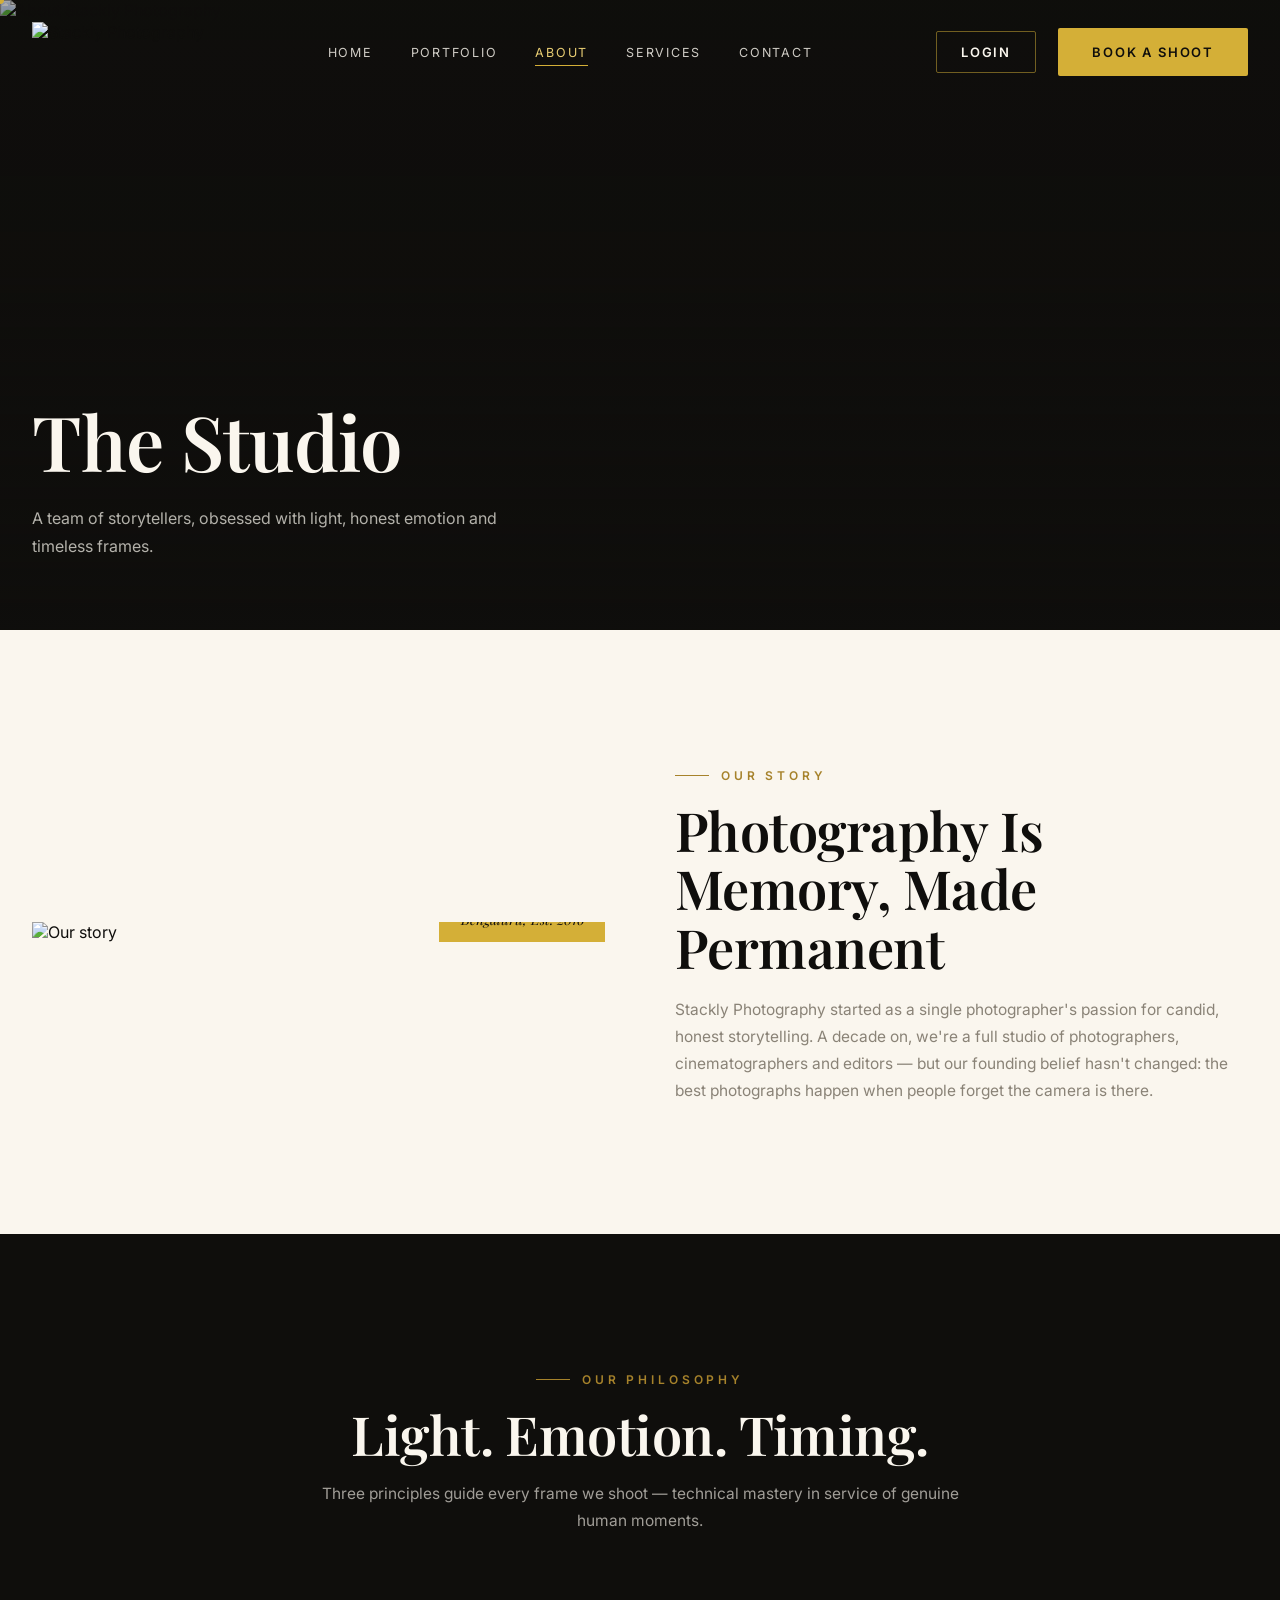
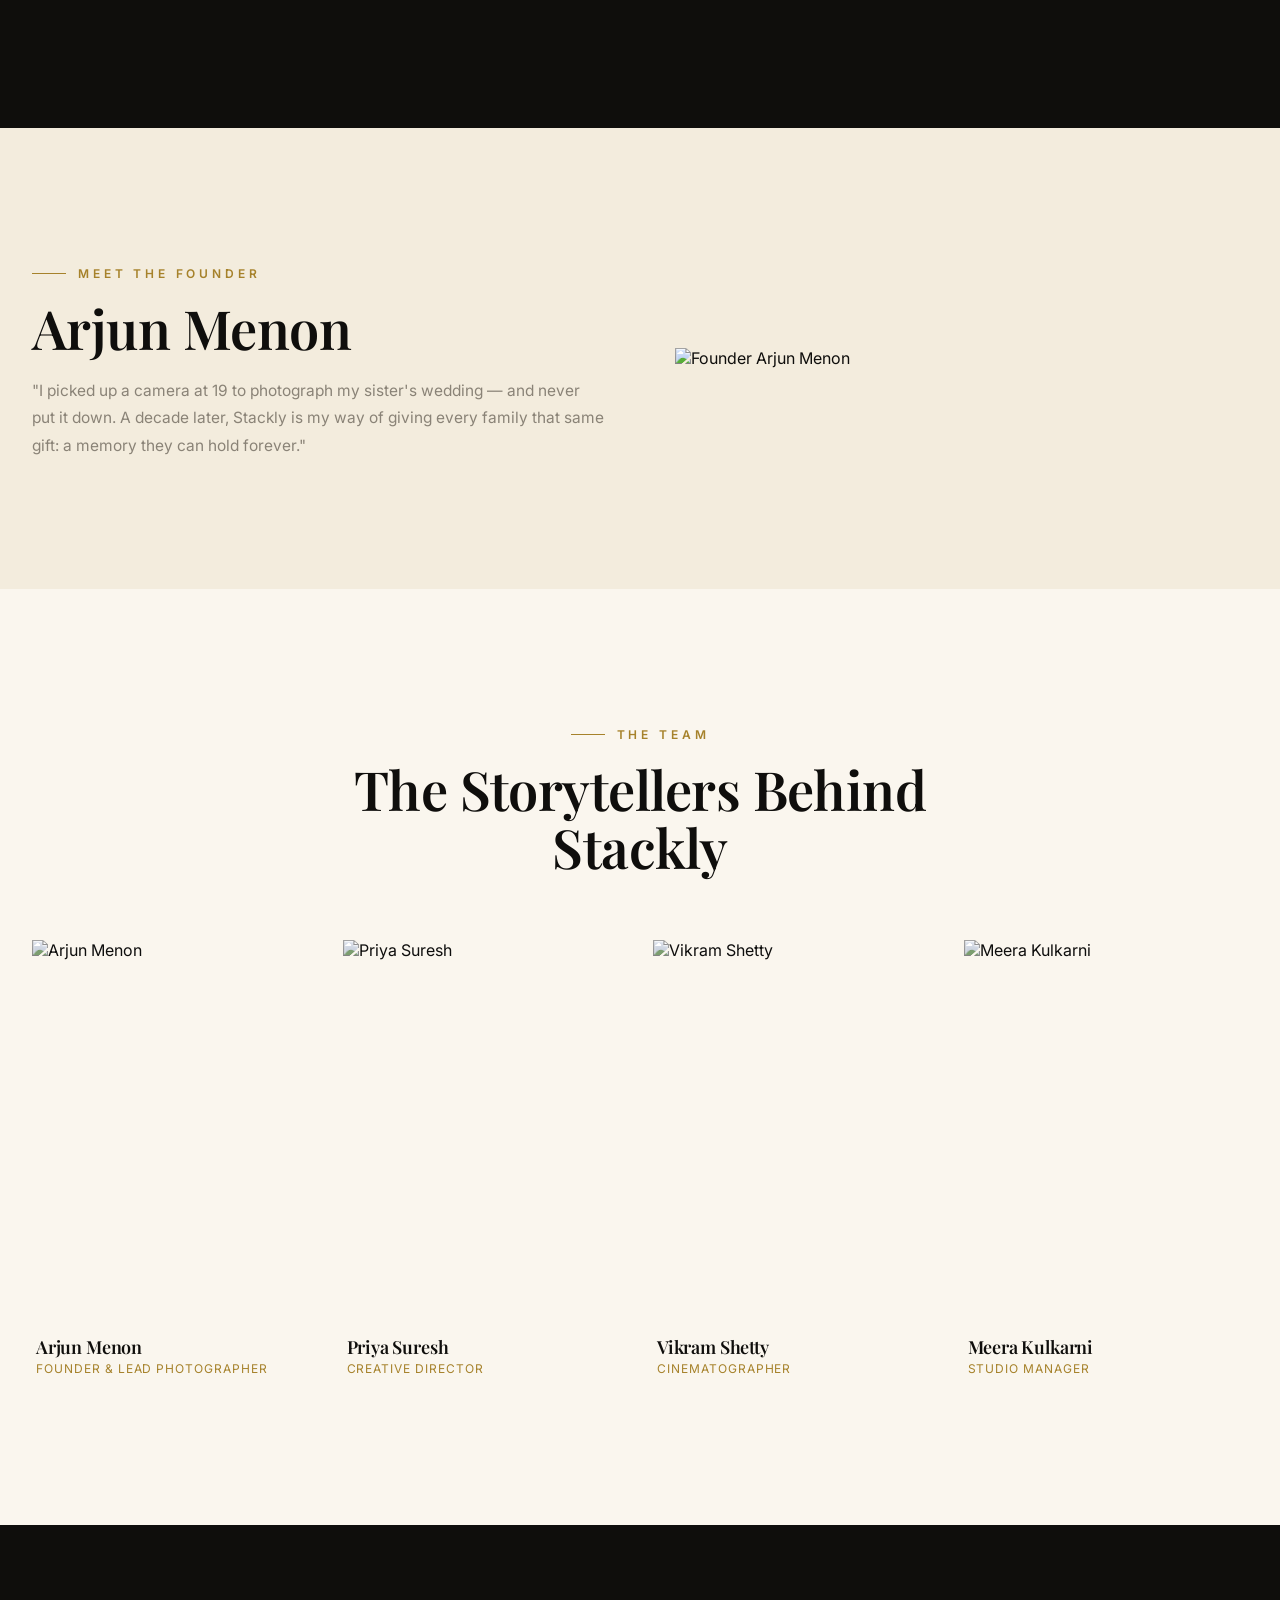
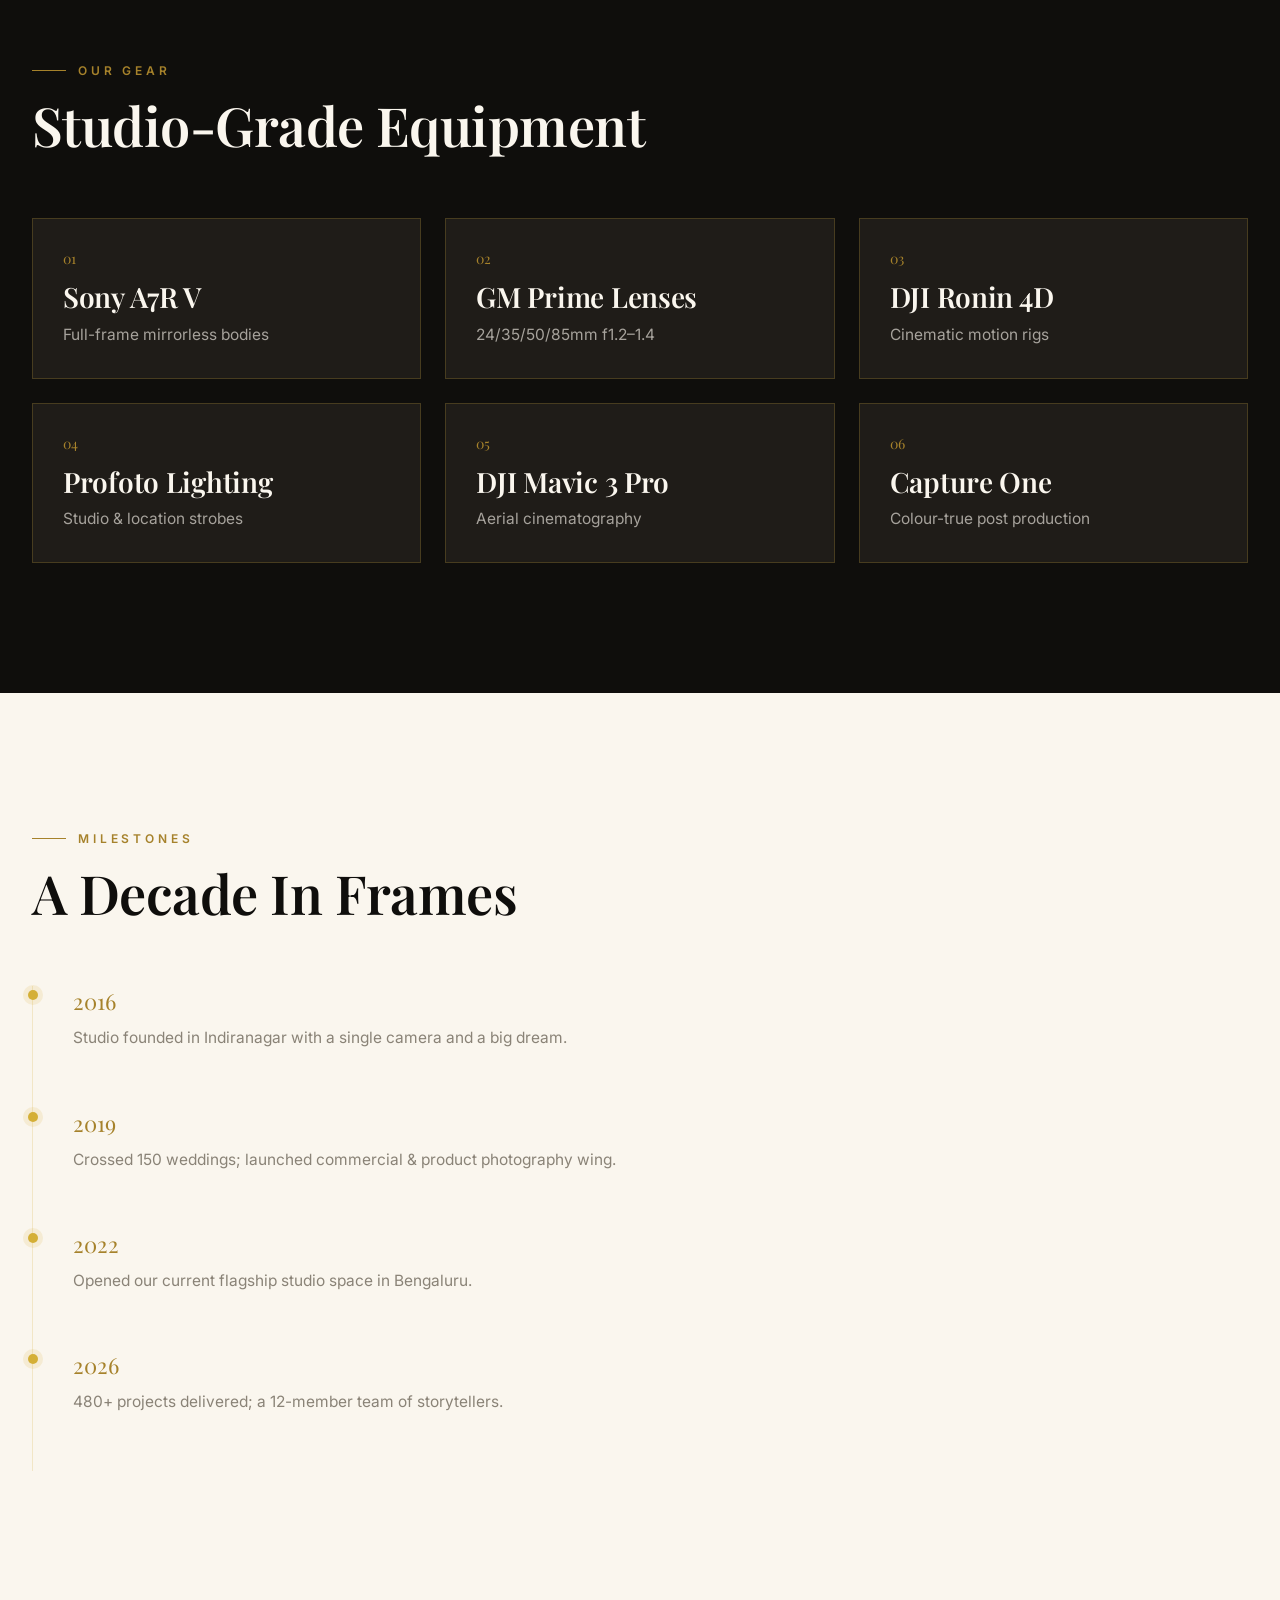
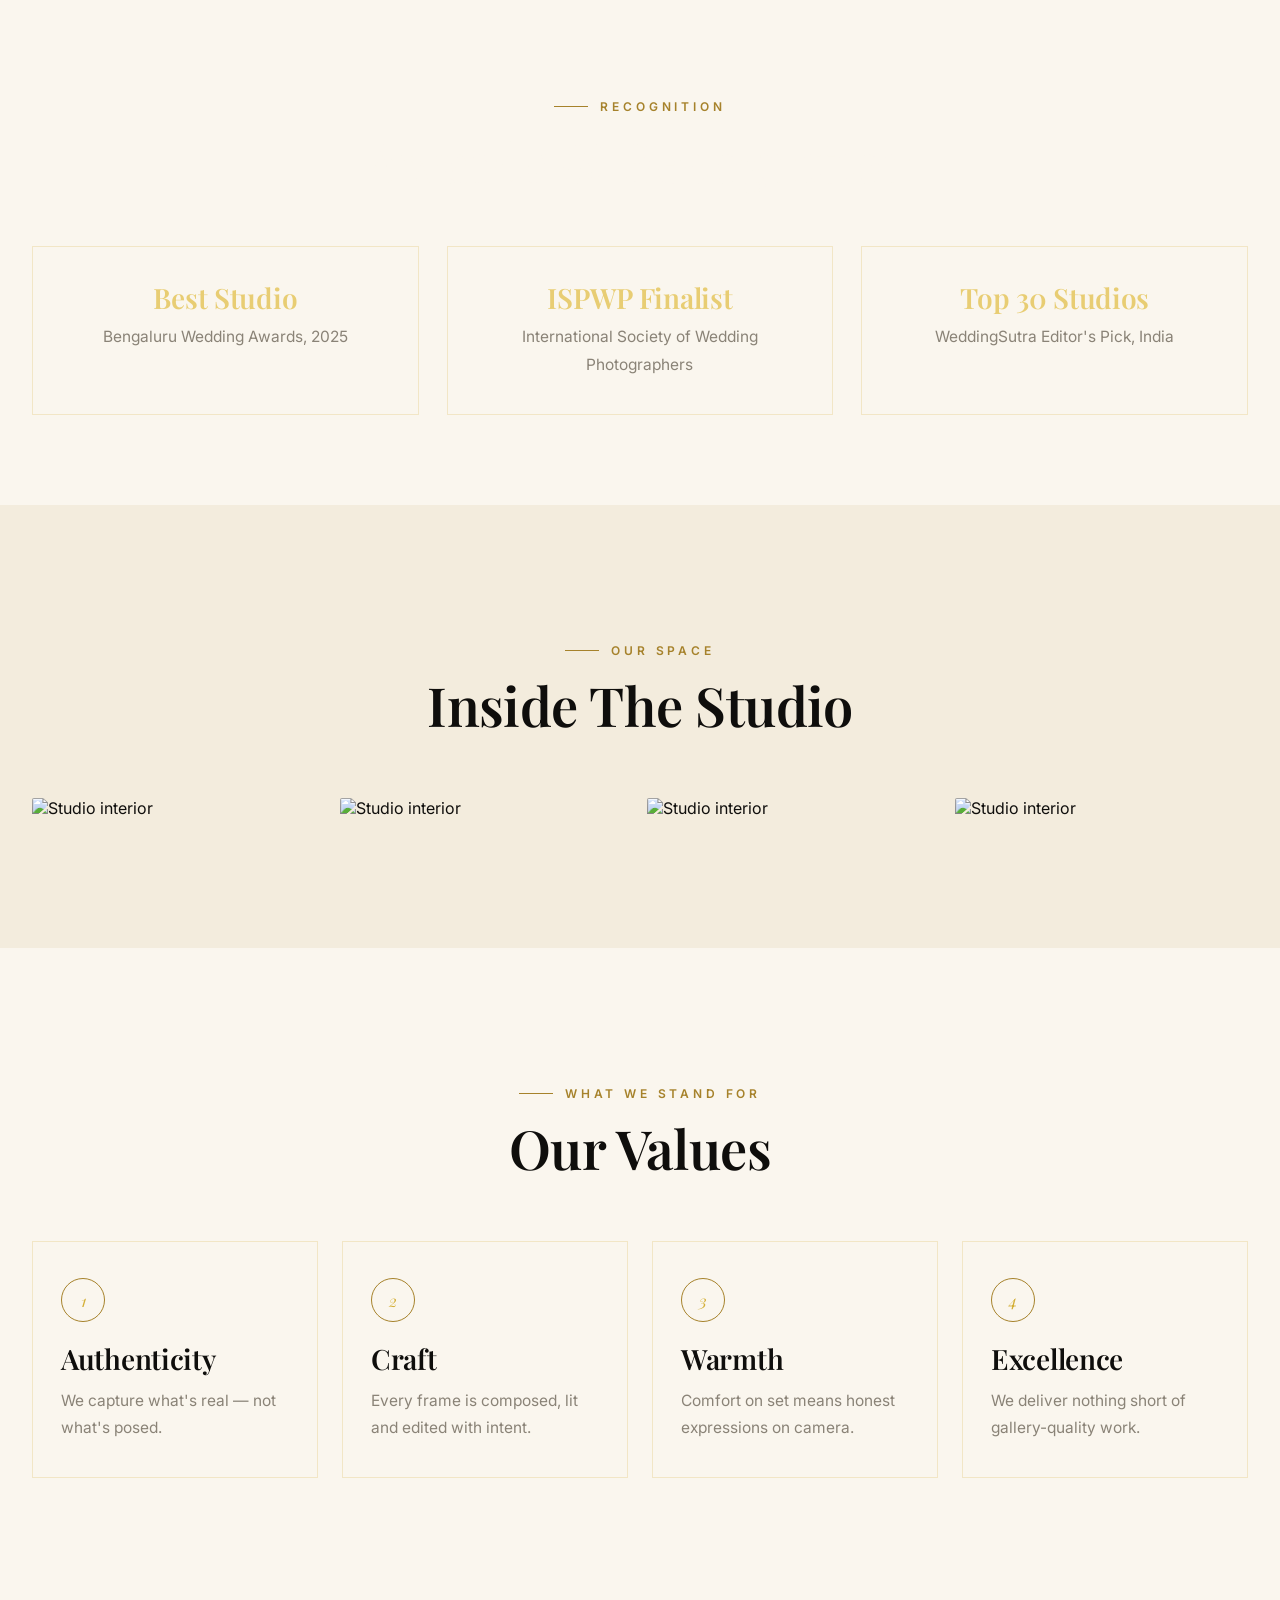
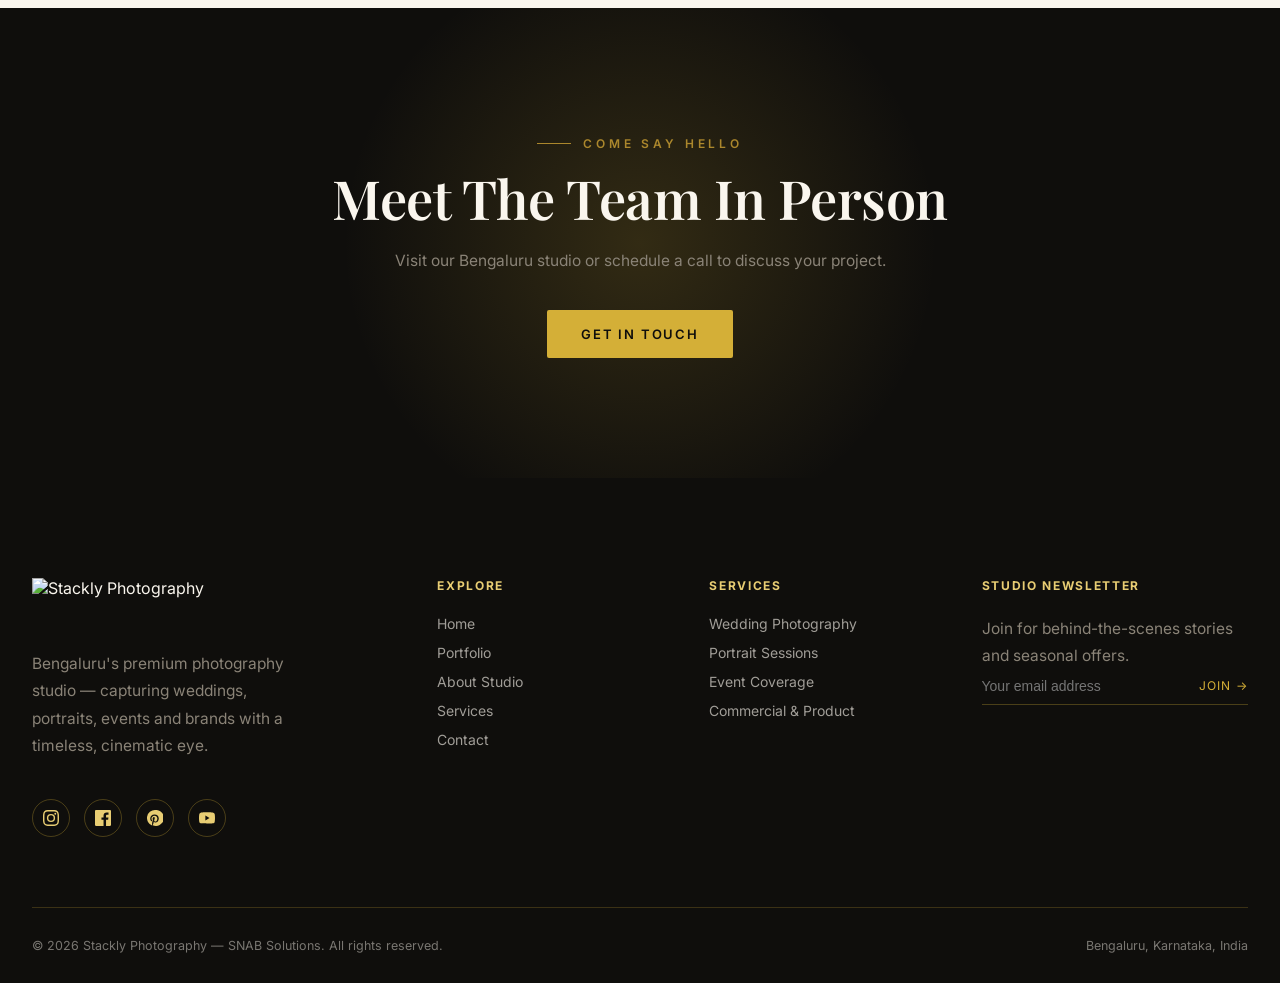
==== about.html @ e8e8ccaf "initial commit" ====
<!DOCTYPE html>
<html lang="en">
<head>
<meta charset="UTF-8">
<meta name="viewport" content="width=device-width, initial-scale=1.0">
<title>About The Studio | Stackly Photography</title>
<meta name="description" content="Meet the team and story behind Stackly Photography, Bengaluru's premium photography studio.">
<link rel="icon" href="https://wsrv.nl/?url=https://snabsolutions.in/wp-content/uploads/2026/02/stackly-snab-solutions.png&w=280&output=webp&q=85&fit=cover&tint=D4AF37">
<link rel="stylesheet" href="assets/style.css">
</head>
<body>

<div class="preloader"><div class="preloader-logo"><span>STACKLY PHOTOGRAPHY</span><div class="pre-bar"></div></div></div>
<div class="cursor-dot"></div>
<nav class="nav">
  <div class="container">
    <a href="index.html" class="nav-logo"><img src="https://wsrv.nl/?url=https://snabsolutions.in/wp-content/uploads/2026/02/stackly-snab-solutions.png&w=280&output=webp&q=85&fit=cover&tint=D4AF37" alt="Stackly Photography"></a>
    <div class="nav-links"><a href="index.html" class="">Home</a>
<a href="portfolio.html" class="">Portfolio</a>
<a href="about.html" class="active">About</a>
<a href="services.html" class="">Services</a>
<a href="contact.html" class="">Contact</a>
</div>
    <div class="nav-cta">
      <a href="contact.html" class="btn btn-outline" style="display:none"><span>Book Now</span></a>
      <a href="login.html" class="btn btn-outline nav-signin"><span>Login</span></a>
      <a href="contact.html" class="btn btn-gold"><span>Book a Shoot</span></a>
    </div>
    <button class="burger" aria-label="menu"><span></span><span></span><span></span></button>
  </div>
</nav>
<div class="mobile-menu"><button class="mobile-menu-close" aria-label="Close menu"></button>
<a href="index.html">Home</a>
<a href="portfolio.html">Portfolio</a>
<a href="about.html">About</a>
<a href="services.html">Services</a>
<a href="contact.html">Contact</a>
<a href="login.html">Login</a>
<div class="mobile-menu-ctas">
<a href="login.html" class="btn btn-outline"><span>Login</span></a>
<a href="contact.html" class="btn btn-gold"><span>Book a Shoot</span></a>
</div>
</div>

<!-- 1. HERO -->
<section class="hero" style="min-height:70svh;">
  <div class="hero-media"><img src="https://wsrv.nl/?url=https://picsum.photos/seed/about-hero/1920/1100&output=webp&q=72&w=1920&h=1100&fit=cover" alt="About Stackly Photography"></div>
  <div class="hero-content" style="padding-bottom:70px;">
    <div class="container">
      <h1 class="hero-title" style="font-size:clamp(38px,6vw,76px);"><span class="line"><span>The Studio</span></span></h1>
      <p class="hero-sub">A team of storytellers, obsessed with light, honest emotion and timeless frames.</p>
    </div>
  </div>
</section>

<!-- 2. STORY -->
<section class="section">
  <div class="container">
    <div class="split">
      <div class="split-img reveal-left"><img src="https://wsrv.nl/?url=https://picsum.photos/seed/about-story/900/1100&output=webp&q=76&w=900&h=1100&fit=cover" alt="Our story"><span class="frame-tag">Bengaluru, Est. 2016</span></div>
      <div class="reveal-right">
        <div class="eyebrow">Our Story</div>
        <h2>Photography Is Memory, Made Permanent</h2>
        <p style="margin-top:20px;">Stackly Photography started as a single photographer's passion for candid, honest storytelling. A decade on, we're a full studio of photographers, cinematographers and editors — but our founding belief hasn't changed: the best photographs happen when people forget the camera is there.</p>
      </div>
    </div>
  </div>
</section>

<!-- 3. PHILOSOPHY -->
<section class="section dark">
  <div class="container">
    <div class="section-head center reveal">
      <div class="eyebrow" style="justify-content:center;margin:0 auto 18px">Our Philosophy</div>
      <h2>Light. Emotion. Timing.</h2>
      <p style="margin:16px auto 0;text-align:center;">Three principles guide every frame we shoot — technical mastery in service of genuine human moments.</p>
    </div>
  </div>
</section>

<!-- 4. FOUNDER PROFILE -->
<section class="section cream">
  <div class="container">
    <div class="split">
      <div class="reveal-left">
        <div class="eyebrow">Meet The Founder</div>
        <h2>Arjun Menon</h2>
        <p style="margin-top:20px;">"I picked up a camera at 19 to photograph my sister's wedding — and never put it down. A decade later, Stackly is my way of giving every family that same gift: a memory they can hold forever."</p>
      </div>
      <div class="split-img reveal-right"><img src="https://wsrv.nl/?url=https://picsum.photos/seed/founder/900/1100&output=webp&q=76&w=900&h=1100&fit=cover" alt="Founder Arjun Menon"></div>
    </div>
  </div>
</section>

<!-- 5. TEAM -->
<section class="section">
  <div class="container">
    <div class="section-head center reveal"><div class="eyebrow" style="justify-content:center;margin:0 auto 18px">The Team</div><h2>The Storytellers Behind Stackly</h2></div>
    <div class="team-grid stagger">
      <div class="team-card reveal-scale" style="--i:0">
        <img src="https://wsrv.nl/?url=https://picsum.photos/seed/team1/500/660&output=webp&q=76&w=500&h=660&fit=cover" alt="Arjun Menon">
        <div class="team-info"><h4>Arjun Menon</h4><span>Founder & Lead Photographer</span></div>
      </div>
      <div class="team-card reveal-scale" style="--i:1">
        <img src="https://wsrv.nl/?url=https://picsum.photos/seed/team2/500/660&output=webp&q=76&w=500&h=660&fit=cover" alt="Priya Suresh">
        <div class="team-info"><h4>Priya Suresh</h4><span>Creative Director</span></div>
      </div>
      <div class="team-card reveal-scale" style="--i:2">
        <img src="https://wsrv.nl/?url=https://picsum.photos/seed/team3/500/660&output=webp&q=76&w=500&h=660&fit=cover" alt="Vikram Shetty">
        <div class="team-info"><h4>Vikram Shetty</h4><span>Cinematographer</span></div>
      </div>
      <div class="team-card reveal-scale" style="--i:3">
        <img src="https://wsrv.nl/?url=https://picsum.photos/seed/team4/500/660&output=webp&q=76&w=500&h=660&fit=cover" alt="Meera Kulkarni">
        <div class="team-info"><h4>Meera Kulkarni</h4><span>Studio Manager</span></div>
      </div></div>
  </div>
</section>

<!-- 6. EQUIPMENT -->
<section class="section dark">
  <div class="container">
    <div class="section-head reveal"><div class="eyebrow">Our Gear</div><h2>Studio-Grade Equipment</h2></div>
    <div class="equip-grid stagger">
      <div class="equip-card reveal" style="--i:0"><div class="eq-n">01</div><h3 style="margin-top:14px;">Sony A7R V</h3><p style="margin-top:8px;">Full-frame mirrorless bodies</p></div>
      <div class="equip-card reveal" style="--i:1"><div class="eq-n">02</div><h3 style="margin-top:14px;">GM Prime Lenses</h3><p style="margin-top:8px;">24/35/50/85mm f1.2–1.4</p></div>
      <div class="equip-card reveal" style="--i:2"><div class="eq-n">03</div><h3 style="margin-top:14px;">DJI Ronin 4D</h3><p style="margin-top:8px;">Cinematic motion rigs</p></div>
      <div class="equip-card reveal" style="--i:3"><div class="eq-n">04</div><h3 style="margin-top:14px;">Profoto Lighting</h3><p style="margin-top:8px;">Studio & location strobes</p></div>
      <div class="equip-card reveal" style="--i:4"><div class="eq-n">05</div><h3 style="margin-top:14px;">DJI Mavic 3 Pro</h3><p style="margin-top:8px;">Aerial cinematography</p></div>
      <div class="equip-card reveal" style="--i:5"><div class="eq-n">06</div><h3 style="margin-top:14px;">Capture One</h3><p style="margin-top:8px;">Colour-true post production</p></div></div>
  </div>
</section>

<!-- 7. TIMELINE -->
<section class="section">
  <div class="container">
    <div class="section-head reveal"><div class="eyebrow">Milestones</div><h2>A Decade In Frames</h2></div>
    <div class="timeline" style="max-width:640px;">
      <div class="tl-item reveal"><div class="tl-year">2016</div><p>Studio founded in Indiranagar with a single camera and a big dream.</p></div>
      <div class="tl-item reveal"><div class="tl-year">2019</div><p>Crossed 150 weddings; launched commercial & product photography wing.</p></div>
      <div class="tl-item reveal"><div class="tl-year">2022</div><p>Opened our current flagship studio space in Bengaluru.</p></div>
      <div class="tl-item reveal"><div class="tl-year">2026</div><p>480+ projects delivered; a 12-member team of storytellers.</p></div></div>
  </div>
</section>

<!-- 8. AWARDS -->
<section class="section-tight charcoal text-center">
  <div class="container">
    <div class="eyebrow" style="justify-content:center;margin:0 auto 18px">Recognition</div>
    <h2 style="color:var(--ivory);">Awards &amp; Recognition</h2>
    <div class="grid-3 stagger" style="margin-top:56px;">
      <div class="value-card reveal" style="--i:0"><h3 style="color:var(--gold-light);">Best Studio</h3><p style="margin-top:10px;">Bengaluru Wedding Awards, 2025</p></div>
      <div class="value-card reveal" style="--i:1"><h3 style="color:var(--gold-light);">ISPWP Finalist</h3><p style="margin-top:10px;">International Society of Wedding Photographers</p></div>
      <div class="value-card reveal" style="--i:2"><h3 style="color:var(--gold-light);">Top 30 Studios</h3><p style="margin-top:10px;">WeddingSutra Editor's Pick, India</p></div>
    </div>
  </div>
</section>

<!-- 9. STUDIO SPACE -->
<section class="section cream">
  <div class="container">
    <div class="section-head center reveal"><div class="eyebrow" style="justify-content:center;margin:0 auto 18px">Our Space</div><h2>Inside The Studio</h2></div>
    <div class="gallery-grid stagger">
      <div class="g-item reveal-scale" style="--i:0"><img src="https://wsrv.nl/?url=https://picsum.photos/seed/studio-space0/600/560&output=webp&q=76&w=600&h=560&fit=cover" alt="Studio interior"></div><div class="g-item reveal-scale" style="--i:1"><img src="https://wsrv.nl/?url=https://picsum.photos/seed/studio-space1/600/560&output=webp&q=76&w=600&h=560&fit=cover" alt="Studio interior"></div><div class="g-item reveal-scale" style="--i:2"><img src="https://wsrv.nl/?url=https://picsum.photos/seed/studio-space2/600/560&output=webp&q=76&w=600&h=560&fit=cover" alt="Studio interior"></div><div class="g-item reveal-scale" style="--i:3"><img src="https://wsrv.nl/?url=https://picsum.photos/seed/studio-space3/600/560&output=webp&q=76&w=600&h=560&fit=cover" alt="Studio interior"></div>
    </div>
  </div>
</section>

<!-- 10. VALUES -->
<section class="section">
  <div class="container">
    <div class="section-head center reveal"><div class="eyebrow" style="justify-content:center;margin:0 auto 18px">What We Stand For</div><h2>Our Values</h2></div>
    <div class="value-grid stagger">
      <div class="value-card reveal" style="--i:0"><div class="value-icon">1</div><h3>Authenticity</h3><p style="margin-top:12px;">We capture what's real — not what's posed.</p></div>
      <div class="value-card reveal" style="--i:1"><div class="value-icon">2</div><h3>Craft</h3><p style="margin-top:12px;">Every frame is composed, lit and edited with intent.</p></div>
      <div class="value-card reveal" style="--i:2"><div class="value-icon">3</div><h3>Warmth</h3><p style="margin-top:12px;">Comfort on set means honest expressions on camera.</p></div>
      <div class="value-card reveal" style="--i:3"><div class="value-icon">4</div><h3>Excellence</h3><p style="margin-top:12px;">We deliver nothing short of gallery-quality work.</p></div></div>
  </div>
</section>

<!-- 11. CTA -->
<section class="cta-banner">
  <div class="glow"></div>
  <div class="container">
    <div class="eyebrow" style="justify-content:center;margin:0 auto 18px">Come Say Hello</div>
    <h2>Meet The Team In Person</h2>
    <p>Visit our Bengaluru studio or schedule a call to discuss your project.</p>
    <a href="contact.html" class="btn btn-gold"><span>Get In Touch</span></a>
  </div>
</section>

<footer class="footer">
  <div class="container">
    <div class="footer-grid">
      <div>
        <img src="https://wsrv.nl/?url=https://snabsolutions.in/wp-content/uploads/2026/02/stackly-snab-solutions.png&w=280&output=webp&q=85&fit=cover&tint=D4AF37" alt="Stackly Photography" class="footer-logo" style="height:50px;margin-bottom:22px;">
        <p style="max-width:280px;">Bengaluru's premium photography studio — capturing weddings, portraits, events and brands with a timeless, cinematic eye.</p>
        <div class="social-row mt-40">
          <a href="404.html" aria-label="Instagram"><svg viewBox="0 0 24 24"><path d="M12 2.163c3.204 0 3.584.012 4.85.07 3.252.148 4.771 1.691 4.919 4.919.058 1.265.069 1.645.069 4.849 0 3.205-.012 3.584-.069 4.849-.149 3.225-1.664 4.771-4.919 4.919-1.266.058-1.644.07-4.85.07-3.204 0-3.584-.012-4.849-.07-3.26-.149-4.771-1.699-4.919-4.92-.058-1.265-.07-1.644-.07-4.849 0-3.204.013-3.583.07-4.849.149-3.227 1.664-4.771 4.919-4.919 1.266-.057 1.645-.069 4.849-.069zM12 0C8.741 0 8.333.014 7.053.072c-4.358.2-6.78 2.618-6.98 6.98C.014 8.333 0 8.741 0 12c0 3.259.014 3.668.072 4.948.2 4.358 2.618 6.78 6.98 6.98C8.333 23.986 8.741 24 12 24c3.259 0 3.668-.014 4.948-.072 4.354-.2 6.782-2.618 6.98-6.98.059-1.28.073-1.689.073-4.948 0-3.259-.014-3.667-.072-4.947-.198-4.354-2.617-6.78-6.979-6.98C15.667.014 15.259 0 12 0zm0 5.838a6.162 6.162 0 100 12.324 6.162 6.162 0 000-12.324zM12 16a4 4 0 110-8 4 4 0 010 8zm6.406-11.845a1.44 1.44 0 100 2.881 1.44 1.44 0 000-2.881z"/></svg></a>
          <a href="404.html" aria-label="Facebook"><svg viewBox="0 0 24 24"><path d="M22.675 0h-21.35C.593 0 0 .593 0 1.325v21.351C0 23.407.593 24 1.325 24h11.495v-9.294H9.692v-3.622h3.128V8.413c0-3.1 1.893-4.788 4.659-4.788 1.325 0 2.463.099 2.795.143v3.24l-1.918.001c-1.504 0-1.795.715-1.795 1.763v2.313h3.587l-.467 3.622h-3.12V24h6.114c.73 0 1.324-.593 1.324-1.324V1.325C24 .593 23.407 0 22.675 0z"/></svg></a>
          <a href="404.html" aria-label="Pinterest"><svg viewBox="0 0 24 24"><path d="M12 0a12 12 0 00-4.373 23.178c-.035-.943-.062-2.392.013-3.42.067-.925 1.196-5.09 1.196-5.09s-.305-.61-.305-1.51c0-1.415.82-2.472 1.84-2.472.868 0 1.287.652 1.287 1.434 0 .873-.556 2.18-.842 3.39-.24 1.014.508 1.842 1.508 1.842 1.81 0 3.203-1.909 3.203-4.663 0-2.439-1.752-4.144-4.253-4.144-2.897 0-4.598 2.173-4.598 4.42 0 .875.337 1.814.757 2.325a.305.305 0 01.07.292c-.077.32-.247.999-.28 1.139-.044.183-.145.222-.334.134-1.25-.582-2.031-2.412-2.031-3.882 0-3.162 2.298-6.067 6.626-6.067 3.48 0 6.183 2.479 6.183 5.793 0 3.455-2.178 6.234-5.199 6.234-1.016 0-1.971-.528-2.297-1.151l-.625 2.383c-.226.872-.837 1.964-1.246 2.63A12 12 0 1012 0z"/></svg></a>
          <a href="404.html" aria-label="YouTube"><svg viewBox="0 0 24 24"><path d="M23.498 6.186a3.016 3.016 0 00-2.122-2.136C19.505 3.545 12 3.545 12 3.545s-7.505 0-9.377.505A3.017 3.017 0 00.502 6.186C0 8.07 0 12 0 12s0 3.93.502 5.814a3.016 3.016 0 002.122 2.136c1.871.505 9.376.505 9.376.505s7.505 0 9.377-.505a3.015 3.015 0 002.122-2.136C24 15.93 24 12 24 12s0-3.93-.502-5.814zM9.545 15.568V8.432L15.818 12l-6.273 3.568z"/></svg></a>
        </div>
      </div>
      <div>
        <h5>Explore</h5>
        <a href="index.html">Home</a>
        <a href="portfolio.html">Portfolio</a>
        <a href="about.html">About Studio</a>
        <a href="services.html">Services</a>
        <a href="contact.html">Contact</a>
      </div>
      <div>
        <h5>Services</h5>
        <a href="services.html">Wedding Photography</a>
        <a href="services.html">Portrait Sessions</a>
        <a href="services.html">Event Coverage</a>
        <a href="services.html">Commercial &amp; Product</a>
      </div>
      <div>
        <h5>Studio Newsletter</h5>
        <p>Join for behind-the-scenes stories and seasonal offers.</p>
        <div class="newsletter-row">
          <input type="email" placeholder="Your email address">
          <button>Join →</button>
        </div>
      </div>
    </div>
    <div class="footer-bottom">
      <span>© 2026 Stackly Photography — SNAB Solutions. All rights reserved.</span>
      <span>Bengaluru, Karnataka, India</span>
    </div>
  </div>
</footer>

<script src="assets/script.js"></script>
</body>
</html>
---- assets/style.css ----
/* ================= Stackly Photography — Design System ================= */
@import url('https://fonts.googleapis.com/css2?family=Playfair+Display:ital,wght@0,400;0,500;0,600;0,700;0,800;1,400&family=Inter:wght@300;400;500;600;700&display=swap');

:root{
  --gold:#D4AF37;
  --gold-light:#E8CD73;
  --gold-dark:#A6822B;
  --ink:#0F0E0C;
  --charcoal:#171512;
  --charcoal-2:#1F1C18;
  --ivory:#FAF6EE;
  --cream:#F3ECDD;
  --stone:#8A8377;
  --white:#FFFFFF;
  --line:rgba(212,175,55,.22);
  --shadow-gold: 0 20px 60px -20px rgba(212,175,55,.35);
  --shadow-dark: 0 30px 80px -30px rgba(0,0,0,.55);
  --ff-serif:'Playfair Display', serif;
  --ff-sans:'Inter', sans-serif;
  --ease: cubic-bezier(.16,.84,.44,1);
  --ease-soft: cubic-bezier(.22,.61,.36,1);
}

*,*::before,*::after{box-sizing:border-box; margin:0; padding:0;}
html{scroll-behavior:smooth;}
body{
  font-family:var(--ff-sans);
  background:var(--ivory);
  color:var(--ink);
  overflow-x:hidden;
  -webkit-font-smoothing:antialiased;
}
img{max-width:100%; display:block;}
a{color:inherit; text-decoration:none;}
ul{list-style:none;}
button{font-family:inherit; cursor:pointer; border:none; background:none;}
.container{width:100%; max-width:1280px; margin:0 auto; padding:0 32px;}
::selection{background:var(--gold); color:var(--ink);}

/* scrollbar */
::-webkit-scrollbar{width:9px;}
::-webkit-scrollbar-track{background:var(--ink);}
::-webkit-scrollbar-thumb{background:var(--gold-dark); border-radius:10px;}

/* ============ Typography ============ */
.eyebrow{
  font-family:var(--ff-sans); font-size:12px; letter-spacing:.32em; text-transform:uppercase;
  color:var(--gold-dark); font-weight:600; display:inline-flex; align-items:center; gap:12px; margin-bottom:18px;
}
.eyebrow::before{content:''; width:34px; height:1px; background:var(--gold-dark);}
h1,h2,h3,h4{font-family:var(--ff-serif); font-weight:600; line-height:1.08; letter-spacing:-.01em;}
h2{font-size:clamp(32px,4.4vw,54px);}
h3{font-size:clamp(21px,2.2vw,28px);}
p{color:var(--stone); line-height:1.75; font-size:15.5px;}
.section-head{max-width:640px; margin-bottom:64px;}
.section-head.center{margin-left:auto; margin-right:auto; text-align:center;}
.dark p{color:rgba(250,246,238,.62);}
.dark h2,.dark h3{color:var(--ivory);}

/* ============ Buttons ============ */
.btn{
  position:relative; display:inline-flex; align-items:center; gap:10px;
  padding:16px 34px; font-size:13px; letter-spacing:.14em; text-transform:uppercase; font-weight:600;
  border-radius:2px; overflow:hidden; transition:transform .5s var(--ease), box-shadow .5s var(--ease);
}
.btn-gold{background:var(--gold); color:var(--ink);}
.btn-gold::after{content:''; position:absolute; inset:0; background:var(--ink); transform:translateY(101%); transition:transform .45s var(--ease);}
.btn-gold span{position:relative; z-index:2; transition:color .45s var(--ease);}
.btn-gold:hover::after{transform:translateY(0);}
.btn-gold:hover span{color:var(--gold);}
.btn-outline{border:1px solid rgba(212,175,55,.5); color:var(--ivory);}
.btn-outline:hover{background:var(--gold); color:var(--ink); border-color:var(--gold);}
.btn-ink{background:var(--ink); color:var(--ivory);}
.btn-ink:hover{background:var(--gold); color:var(--ink);}

/* ============ Nav ============ */
.nav{
  position:fixed; top:0; left:0; width:100%; z-index:999;
  padding:22px 0; transition:background .5s var(--ease), padding .4s var(--ease), box-shadow .4s var(--ease);
}
.nav.scrolled{background:rgba(15,14,12,.92); backdrop-filter:blur(14px); padding:13px 0; box-shadow:0 10px 40px rgba(0,0,0,.35);}
.nav .container{display:flex; align-items:center; justify-content:space-between;}
.nav-logo img{height:60px; width:auto;}
.nav-links{display:flex; gap:38px; align-items:center;}
.nav-links a{
  font-size:12.5px; letter-spacing:.14em; text-transform:uppercase; color:var(--ivory); opacity:.82;
  position:relative; padding:4px 0; transition:opacity .3s;
}
.nav-links a::after{content:''; position:absolute; left:0; bottom:-2px; width:0; height:1px; background:var(--gold); transition:width .4s var(--ease);}
.nav-links a:hover::after, .nav-links a.active::after{width:100%;}
.nav-links a:hover, .nav-links a.active{opacity:1; color:var(--gold-light);}
.nav-cta{display:flex; align-items:center; gap:22px;}
.burger{display:none; flex-direction:column; gap:6px; width:30px; z-index:1001;}
.burger span{height:1.5px; width:100%; background:var(--ivory); transition:all .4s var(--ease);}
.burger.active span:nth-child(1){transform:translateY(7.5px) rotate(45deg);}
.burger.active span:nth-child(2){opacity:0;}
.burger.active span:nth-child(3){transform:translateY(-7.5px) rotate(-45deg);}

/* Mobile menu overlay: nav links + nav-cta buttons + explicit close button all live here on mobile */
.mobile-menu{
  position:fixed; inset:0; background:var(--ink); z-index:1000;
  clip-path:circle(0% at 92% 4%); transition:clip-path .65s var(--ease);
  display:flex; flex-direction:column; align-items:center; justify-content:center; gap:26px;
  padding:40px 24px; overflow-y:auto;
}
.mobile-menu.open{clip-path:circle(150% at 92% 4%);}
.mobile-menu a{font-family:var(--ff-serif); font-size:30px; color:var(--ivory);}
.mobile-menu a:hover{color:var(--gold);}

/* Dedicated close (X) button, separate from the header burger, pinned inside the open overlay.
   position:fixed (not absolute) so it stays put even if menu content needs to scroll on short screens. */
.mobile-menu-close{
  position:fixed; top:26px; right:28px; width:42px; height:42px;
  border:1px solid rgba(212,175,55,.35); border-radius:50%;
  display:flex; align-items:center; justify-content:center;
  z-index:1002; transition:all .35s var(--ease);
  opacity:0; pointer-events:none;
}
.mobile-menu.open .mobile-menu-close{opacity:1; pointer-events:auto;}
.mobile-menu-close::before, .mobile-menu-close::after{
  content:''; position:absolute; width:15px; height:1.5px; background:var(--ivory);
}
.mobile-menu-close::before{transform:rotate(45deg);}
.mobile-menu-close::after{transform:rotate(-45deg);}
.mobile-menu-close:hover{background:var(--gold); border-color:var(--gold);}
.mobile-menu-close:hover::before, .mobile-menu-close:hover::after{background:var(--ink);}

/* Buttons (sign in, CTA, etc.) duplicated into the mobile menu — hidden on desktop */
.mobile-menu-ctas{
  display:none;
  flex-direction:column;
  align-items:center;
  gap:16px;
  margin-top:8px;
}
.mobile-menu-ctas .btn{width:100%; max-width:260px; justify-content:center;}

/* ============ Hero ============ */
.hero{
  position:relative; min-height:100svh; display:flex; align-items:flex-end;
  overflow:hidden; background:var(--ink);
}
.hero-media{position:absolute; inset:0; z-index:1;}
.hero-media img{width:100%; height:100%; object-fit:cover; transform:scale(1.15); animation:heroZoom 9s var(--ease) forwards;}
@keyframes heroZoom{to{transform:scale(1);}}
.hero-media::after{content:''; position:absolute; inset:0; background:linear-gradient(180deg, rgba(15,14,12,.35) 0%, rgba(15,14,12,.25) 45%, rgba(15,14,12,.92) 100%);}
.hero-content{position:relative; z-index:2; width:100%; padding:0 0 90px;}
.hero-content .container{display:flex; flex-direction:column; gap:22px;}
.hero-title{color:var(--ivory); font-size:clamp(42px,7.6vw,96px); overflow:hidden;}
.hero-title .line{display:block; overflow:hidden;}
.hero-title .line span{display:block; transform:translateY(110%); animation:lineUp 1.1s var(--ease) forwards;}
.hero-title .line:nth-child(2) span{animation-delay:.12s;}
@keyframes lineUp{to{transform:translateY(0);}}
.hero-sub{color:rgba(250,246,238,.7); max-width:480px; font-size:16px; animation:fadeUp 1s var(--ease) .5s both;}
.hero-actions{display:flex; gap:16px; margin-top:10px; animation:fadeUp 1s var(--ease) .68s both;}
@keyframes fadeUp{from{opacity:0; transform:translateY(24px);} to{opacity:1; transform:translateY(0);}}
.hero-scroll{
  position:absolute; right:40px; bottom:40px; z-index:2; display:flex; flex-direction:column; align-items:center; gap:10px;
  color:var(--ivory); font-size:11px; letter-spacing:.2em; text-transform:uppercase; opacity:.75;
}
.hero-scroll .line-anim{width:1px; height:52px; background:rgba(212,175,55,.4); position:relative; overflow:hidden;}
.hero-scroll .line-anim::after{content:''; position:absolute; top:-100%; left:0; width:100%; height:100%; background:var(--gold); animation:scrollDown 2s var(--ease) infinite;}
@keyframes scrollDown{to{top:100%;}}
.hero-marker{position:absolute; left:40px; bottom:40px; z-index:2; color:var(--gold-light); font-family:var(--ff-serif); font-style:italic; font-size:14px;}

/* ============ Reveal on scroll ============ */
.reveal{opacity:0; transform:translateY(46px); transition:opacity .9s var(--ease), transform .9s var(--ease);}
.reveal.in{opacity:1; transform:translateY(0);}
.reveal-scale{opacity:0; transform:scale(.92); transition:opacity 1s var(--ease), transform 1s var(--ease);}
.reveal-scale.in{opacity:1; transform:scale(1);}
.reveal-left{opacity:0; transform:translateX(-60px); transition:opacity .9s var(--ease), transform .9s var(--ease);}
.reveal-left.in{opacity:1; transform:translateX(0);}
.reveal-right{opacity:0; transform:translateX(60px); transition:opacity .9s var(--ease), transform .9s var(--ease);}
.reveal-right.in{opacity:1; transform:translateX(0);}
.stagger > *{transition-delay:calc(var(--i,0) * 110ms);}

/* ============ Sections generic ============ */
.section{padding:130px 0; position:relative;}
.section.dark{background:var(--ink); color:var(--ivory);}
.section.charcoal{background:var(--charcoal);}
.section.cream{background:var(--cream);}
.section-tight{padding:90px 0;}

/* marquee */
.marquee-strip{
  background:var(--ink); padding:26px 0; overflow:hidden; border-top:1px solid var(--line); border-bottom:1px solid var(--line);
}
.marquee-track{display:flex; width:max-content; gap:60px; animation:scrollX 32s linear infinite;}
.marquee-track span{font-family:var(--ff-serif); font-style:italic; font-size:26px; color:var(--gold-light); white-space:nowrap; display:flex; align-items:center; gap:60px;}
.marquee-track span::after{content:'✦'; font-size:14px; color:var(--gold-dark);}
@keyframes scrollX{from{transform:translateX(0);} to{transform:translateX(-50%);}}

/* categories */
.cat-grid{display:grid; grid-template-columns:repeat(3,1fr); gap:2px; background:var(--gold-dark);}
.cat-card{
  position:relative; aspect-ratio:4/5; overflow:hidden; background:var(--ink);
}
.cat-card img{width:100%; height:100%; object-fit:cover; transition:transform 1s var(--ease), filter .6s;}
.cat-card::after{content:''; position:absolute; inset:0; background:linear-gradient(180deg, rgba(15,14,12,0) 30%, rgba(15,14,12,.88) 100%);}
.cat-card:hover img{transform:scale(1.12); filter:saturate(1.15);}
.cat-info{position:absolute; left:24px; bottom:22px; z-index:2; color:var(--ivory);}
.cat-info .num{font-size:11px; color:var(--gold-light); letter-spacing:.2em;}
.cat-info h3{margin-top:6px; transition:transform .5s var(--ease);}
.cat-card:hover h3{transform:translateX(8px); color:var(--gold-light);}

/* masonry / gallery grid */
.gallery-grid{display:grid; grid-template-columns:repeat(4,1fr); gap:14px;}
.g-item{position:relative; overflow:hidden; border-radius:2px; cursor:pointer;}
.g-item img{width:100%; height:100%; object-fit:cover; transition:transform 1.1s var(--ease);}
.g-item:hover img{transform:scale(1.08);}
.g-item .g-overlay{
  position:absolute; inset:0; background:rgba(15,14,12,.78); display:flex; flex-direction:column; justify-content:flex-end; padding:20px;
  opacity:0; transition:opacity .5s var(--ease);
}
.g-item:hover .g-overlay{opacity:1;}
.g-overlay .tag{color:var(--gold-light); font-size:11px; letter-spacing:.16em; text-transform:uppercase; margin-bottom:6px;}
.g-overlay h4{font-family:var(--ff-serif); color:var(--ivory); font-size:19px;}
.g-tall{grid-row:span 2;}

/* filter tabs */
.filter-bar{display:flex; gap:10px; flex-wrap:wrap; justify-content:center; margin-bottom:56px;}
.filter-btn{
  padding:11px 24px; border:1px solid var(--line); border-radius:30px; font-size:12px; letter-spacing:.1em; text-transform:uppercase;
  color:var(--stone); transition:all .4s var(--ease);
}
.filter-btn.active, .filter-btn:hover{background:var(--ink); color:var(--gold-light); border-color:var(--ink);}

/* counters */
.stats-strip{display:grid; grid-template-columns:repeat(4,1fr); gap:1px; background:var(--line);}
.stat-box{background:var(--ink); padding:52px 30px; text-align:center;}
.stat-num{font-family:var(--ff-serif); font-size:clamp(38px,4vw,56px); color:var(--gold); line-height:1;}
.stat-label{margin-top:12px; font-size:12px; letter-spacing:.14em; text-transform:uppercase; color:rgba(250,246,238,.55);}

/* process steps */
.process-list{counter-reset:step;}
.process-item{
  display:grid; grid-template-columns:110px 1fr; gap:32px; padding:38px 0; border-bottom:1px solid var(--line); align-items:start;
  transition:padding-left .5s var(--ease);
}
.process-item:hover{padding-left:16px;}
.process-num{counter-increment:step; font-family:var(--ff-serif); font-size:44px; color:var(--gold-dark); position:relative;}
.process-num::before{content: counter(step, decimal-leading-zero);}

/* testimonials */
.testi-track{display:flex; gap:32px; overflow-x:auto; scroll-snap-type:x mandatory; padding-bottom:14px; scrollbar-width:none;}
.testi-track::-webkit-scrollbar{display:none;}
.testi-card{
  min-width:min(480px,85vw); scroll-snap-align:start; background:var(--charcoal-2); border:1px solid var(--line);
  padding:44px; border-radius:2px;
}
.testi-stars{color:var(--gold); letter-spacing:4px; margin-bottom:18px; font-size:14px;}
.testi-card p{color:rgba(250,246,238,.75); font-family:var(--ff-serif); font-style:italic; font-size:18px; line-height:1.6;}
.testi-person{display:flex; align-items:center; gap:14px; margin-top:26px;}
.testi-person img{width:48px; height:48px; border-radius:50%; object-fit:cover;}
.testi-person .name{color:var(--ivory); font-size:14px; font-weight:600;}
.testi-person .role{color:var(--stone); font-size:12px;}

/* pricing */
.price-grid{display:grid; grid-template-columns:repeat(3,1fr); gap:28px;}
.price-card{
  background:var(--white); border:1px solid rgba(0,0,0,.07); padding:46px 36px; position:relative; transition:transform .55s var(--ease), box-shadow .55s var(--ease);
}
.price-card:hover{transform:translateY(-14px); box-shadow:var(--shadow-gold);}
.price-card.featured{background:var(--ink); color:var(--ivory); transform:scale(1.03);}
.price-card.featured p, .price-card.featured .price-item{color:rgba(250,246,238,.65);}
.price-tag{font-family:var(--ff-serif); font-size:46px; margin:16px 0 24px;}
.price-tag sup{font-size:16px; color:var(--gold-dark);}
.price-item{display:flex; align-items:center; gap:10px; padding:10px 0; font-size:13.5px; color:var(--stone); border-bottom:1px dashed rgba(0,0,0,.08);}
.price-item::before{content:'✦'; color:var(--gold); font-size:10px;}
.badge-pop{position:absolute; top:-14px; right:36px; background:var(--gold); color:var(--ink); padding:6px 16px; font-size:11px; letter-spacing:.1em; text-transform:uppercase; font-weight:700;}

/* accordion / FAQ */
.faq-item{border-bottom:1px solid var(--line);}
.faq-q{display:flex; justify-content:space-between; align-items:center; padding:26px 0; cursor:pointer;}
.faq-q h4{font-family:var(--ff-serif); font-size:19px; font-weight:500;}
.faq-icon{width:22px; height:22px; position:relative; flex:none;}
.faq-icon::before, .faq-icon::after{content:''; position:absolute; background:var(--gold); top:50%; left:50%; transform:translate(-50%,-50%);}
.faq-icon::before{width:14px; height:1.5px;}
.faq-icon::after{width:1.5px; height:14px; transition:transform .4s var(--ease);}
.faq-item.open .faq-icon::after{transform:translate(-50%,-50%) rotate(90deg) scaleY(0);}
.faq-a{max-height:0; overflow:hidden; transition:max-height .5s var(--ease);}
.faq-a p{padding-bottom:26px;}

/* tilt card */
.tilt{transform-style:preserve-3d; transition:transform .25s var(--ease-soft);}

/* forms */
.form-grid{display:grid; grid-template-columns:1fr 1fr; gap:22px;}
.field{position:relative; margin-bottom:6px;}
.field.full{grid-column:1/-1;}
.field input, .field select, .field textarea{
  width:100%; background:transparent; border:none; border-bottom:1px solid rgba(255,255,255,.22);
  padding:14px 2px; color:var(--ivory); font-size:15px; font-family:var(--ff-sans); transition:border-color .4s;
}
.dark-form .field input, .dark-form .field select, .dark-form .field textarea{color:var(--ivory);}
.light-form .field input, .light-form .field select, .light-form .field textarea{color:var(--ink); border-bottom:1px solid rgba(0,0,0,.18);}
.field label{position:absolute; left:2px; top:14px; color:var(--stone); font-size:14px; pointer-events:none; transition:all .35s var(--ease);}
.field input:focus, .field select:focus, .field textarea:focus{outline:none; border-bottom-color:var(--gold);}
.field input:focus + label, .field input:not(:placeholder-shown) + label,
.field textarea:focus + label, .field textarea:not(:placeholder-shown) + label{
  top:-12px; font-size:11px; letter-spacing:.08em; color:var(--gold);
}
.field .err{display:block; font-size:11.5px; color:#e06b5c; margin-top:6px; min-height:14px; opacity:0; transition:opacity .3s;}
.field .err.show{opacity:1;}
.field textarea{resize:none; min-height:110px;}

/* footer */
.footer{background:var(--ink); color:var(--ivory); padding:100px 0 30px;}
.footer-grid{display:grid; grid-template-columns:1.6fr 1fr 1fr 1.2fr; gap:50px; padding-bottom:70px; border-bottom:1px solid var(--line);}
.footer h5{font-size:12px; letter-spacing:.14em; text-transform:uppercase; color:var(--gold-light); margin-bottom:22px;}
.footer a{color:rgba(250,246,238,.62); font-size:14px; display:block; margin-bottom:12px; transition:all .3s var(--ease); width:fit-content;}
.footer a:hover{color:var(--gold-light); transform:translateX(4px);}
.footer-bottom{display:flex; justify-content:space-between; align-items:center; padding-top:30px; font-size:12.5px; color:rgba(250,246,238,.45);}
.social-row{display:flex; gap:14px;}
.social-row a{
  width:38px; height:38px; border:1px solid rgba(212,175,55,.3); border-radius:50%; display:flex; align-items:center; justify-content:center;
  font-size:13px; margin:0; color:var(--gold-light);
}
.social-row a svg{width:16px; height:16px; fill:currentColor; display:block;}
.social-row a:hover{background:var(--gold); color:var(--ink); border-color:var(--gold); transform:translateY(-4px);}
.newsletter-row{display:flex; border-bottom:1px solid rgba(212,175,55,.3); padding-bottom:10px; margin-top:8px;}
.newsletter-row input{flex:1; background:none; border:none; color:var(--ivory); font-size:14px;}
.newsletter-row button{color:var(--gold); font-size:12px; letter-spacing:.1em; text-transform:uppercase;}

/* CTA banner */
.cta-banner{
  position:relative; padding:120px 0; text-align:center; overflow:hidden; background:var(--ink);
}
.cta-banner .glow{position:absolute; width:600px; height:600px; background:radial-gradient(circle, rgba(212,175,55,.18), transparent 70%); top:50%; left:50%; transform:translate(-50%,-50%); animation:pulse 6s ease-in-out infinite;}
@keyframes pulse{0%,100%{opacity:.6; transform:translate(-50%,-50%) scale(1);} 50%{opacity:1; transform:translate(-50%,-50%) scale(1.15);}}
.cta-banner h2{color:var(--ivory); position:relative; z-index:2;}
.cta-banner p{max-width:520px; margin:20px auto 36px; position:relative; z-index:2;}
.cta-banner .btn{position:relative; z-index:2;}

/* timeline */
.timeline{position:relative; padding-left:40px; border-left:1px solid var(--line);}
.tl-item{position:relative; padding-bottom:56px;}
.tl-item::before{content:''; position:absolute; left:-45px; top:4px; width:10px; height:10px; border-radius:50%; background:var(--gold); box-shadow:0 0 0 5px rgba(212,175,55,.15);}
.tl-year{color:var(--gold-dark); font-family:var(--ff-serif); font-size:22px; margin-bottom:8px;}

/* team */
.team-grid{display:grid; grid-template-columns:repeat(4,1fr); gap:26px;}
.team-card{position:relative; overflow:hidden;}
.team-card img{width:100%; aspect-ratio:3/4; object-fit:cover; filter:grayscale(60%); transition:filter .6s var(--ease), transform .8s var(--ease);}
.team-card:hover img{filter:grayscale(0%); transform:scale(1.05);}
.team-info{padding:18px 4px;}
.team-info h4{font-family:var(--ff-serif); font-size:18px;}
.team-info span{font-size:12px; color:var(--gold-dark); letter-spacing:.08em; text-transform:uppercase;}

/* value cards */
.value-grid{display:grid; grid-template-columns:repeat(4,1fr); gap:24px;}
.value-card{padding:36px 28px; border:1px solid var(--line); transition:all .5s var(--ease);}
.value-card:hover{background:var(--ink); transform:translateY(-8px); box-shadow:var(--shadow-dark);}
.value-icon{width:44px; height:44px; border:1px solid var(--gold-dark); border-radius:50%; display:flex; align-items:center; justify-content:center; color:var(--gold); margin-bottom:22px; font-family:var(--ff-serif); font-style:italic;}

/* equipment */
.equip-grid{display:grid; grid-template-columns:repeat(3,1fr); gap:24px;}
.equip-card{background:var(--charcoal-2); padding:30px; border:1px solid var(--line); transition:transform .5s var(--ease);}
.equip-card:hover{transform:translateY(-8px); border-color:var(--gold-dark);}
.equip-card .eq-n{font-family:var(--ff-serif); font-size:14px; color:var(--gold-dark);}

/* split */
.split{display:grid; grid-template-columns:1fr 1fr; gap:70px; align-items:center;}
.split-img{position:relative; overflow:hidden;}
.split-img img{width:100%; height:100%; object-fit:cover; transition:transform 1.2s var(--ease);}
.split-img:hover img{transform:scale(1.06);}
.frame-tag{position:absolute; bottom:-1px; right:-1px; background:var(--gold); color:var(--ink); padding:14px 22px; font-family:var(--ff-serif); font-style:italic; font-size:14px;}

/* map */
.map-box{position:relative; height:440px; overflow:hidden; filter:grayscale(85%) contrast(1.1);}
.map-box iframe{width:100%; height:100%; border:0;}
.map-pin{position:absolute; top:50%; left:50%; transform:translate(-50%,-100%); width:16px; height:16px; background:var(--gold); border-radius:50% 50% 50% 0; transform-origin:bottom; animation:bob 2s ease-in-out infinite;}
@keyframes bob{0%,100%{transform:translate(-50%,-100%) rotate(-45deg);} 50%{transform:translate(-50%,-115%) rotate(-45deg);}}

/* utility */
.grid-2{display:grid; grid-template-columns:1fr 1fr; gap:30px;}
.grid-3{display:grid; grid-template-columns:repeat(3,1fr); gap:28px;}
.mt-40{margin-top:40px;}
.text-center{text-align:center;}
.tag-pill{display:inline-block; padding:6px 16px; border:1px solid var(--gold-dark); border-radius:30px; font-size:11px; letter-spacing:.1em; text-transform:uppercase; color:var(--gold-dark); margin-bottom:16px;}

/* preloader */
.preloader{position:fixed; inset:0; background:var(--ink); z-index:9999; display:flex; align-items:center; justify-content:center; transition:opacity .7s var(--ease), visibility .7s;}
.preloader.hide{opacity:0; visibility:hidden;}
.preloader-logo{font-family:var(--ff-serif); font-style:italic; color:var(--gold); font-size:20px; letter-spacing:.1em; display:flex; flex-direction:column; align-items:center; gap:16px;}
.pre-bar{width:180px; height:1px; background:rgba(212,175,55,.25); overflow:hidden;}
.pre-bar::after{content:''; display:block; height:100%; width:0; background:var(--gold); animation:load 1.4s var(--ease) forwards;}
@keyframes load{to{width:100%;}}

/* cursor dot (desktop only) */
.cursor-dot{position:fixed; width:8px; height:8px; background:var(--gold); border-radius:50%; pointer-events:none; z-index:10000; transform:translate(-50%,-50%); transition:transform .15s; display:none;}
@media(hover:hover) and (pointer:fine){.cursor-dot{display:block;}}

/* newsletter feedback + footer logo */
.nl-msg{font-size:12.5px; margin-top:10px; min-height:18px;}
.footer-logo{height:50px; width:auto;}
/* header login button */
.nav-signin{padding:12px 24px;}

/* Instagram strip: 6 columns on desktop, narrowing on smaller screens instead of the old fixed inline override.
   Compound selector used so this always wins over the generic .gallery-grid responsive rules below. */
.gallery-grid.insta-grid{grid-template-columns:repeat(6,1fr);}
@media(max-width:1100px){ .gallery-grid.insta-grid{grid-template-columns:repeat(4,1fr);} }
@media(max-width:640px){ .gallery-grid.insta-grid{grid-template-columns:repeat(3,1fr);} }
@media(max-width:400px){ .gallery-grid.insta-grid{grid-template-columns:repeat(2,1fr);} }

/* ============ Responsive (desktop untouched above this point) ============ */
@media(max-width:1100px){
  .cat-grid{grid-template-columns:repeat(2,1fr);}
  .gallery-grid{grid-template-columns:repeat(3,1fr);}
  .stats-strip{grid-template-columns:repeat(2,1fr);}
  .price-grid, .grid-3, .value-grid, .team-grid, .equip-grid{grid-template-columns:repeat(2,1fr);}
  .footer-grid{grid-template-columns:1fr 1fr;}
}

@media(max-width:860px){
  /* Header: collapse nav links AND all header buttons into the hamburger menu */
  .nav-links{display:none;}
  .nav-cta{display:none;}
  .burger{display:flex;}

  /* Reveal the duplicated buttons inside the mobile overlay only */
  .mobile-menu-ctas{display:flex;}

  .split{grid-template-columns:1fr; gap:36px;}
  .form-grid{grid-template-columns:1fr;}
}

@media(max-width:640px){
  .container{padding:0 20px;}
  .section{padding:88px 0;}
  .cat-grid{grid-template-columns:1fr;}
  .gallery-grid{grid-template-columns:repeat(2,1fr);}
  .g-tall{grid-row:span 1;}
  .stats-strip{grid-template-columns:1fr 1fr;}
  .price-grid, .grid-3, .value-grid, .team-grid, .equip-grid, .grid-2{grid-template-columns:1fr;}
  .price-card.featured{transform:scale(1);}
  .footer-grid{grid-template-columns:1fr; gap:36px;}
  .footer-bottom{flex-direction:column; gap:16px; text-align:center;}
  .process-item{grid-template-columns:60px 1fr;}
  .hero-content{padding-bottom:70px;}
  .hero-scroll{display:none;}
  .footer-logo{height:50px !important;}
  .nav-signin{padding:8px 14px; font-size:12px;}
  .nav-cta{gap:10px;}
  .mobile-menu{padding:32px 20px;}
  .mobile-menu a{font-size:24px;}
  .mobile-menu-close{top:20px; right:20px; width:38px; height:38px;}

  /* Prevent hero action buttons and other button rows from overflowing narrow screens */
  .hero-actions{flex-wrap:wrap;}
  .hero-actions .btn{flex:1 1 auto; justify-content:center; text-align:center;}
  .btn{padding:14px 22px; font-size:12px; letter-spacing:.1em;}

  /* Headings should never force horizontal scroll on very long/unbroken words */
  h1,h2,h3,h4{overflow-wrap:break-word; word-break:break-word;}

  /* A little more breathing room in cramped cards at phone widths */
  .price-card{padding:36px 24px;}
  .stat-box{padding:38px 18px;}
}

@media(max-width:400px){
  .stats-strip{grid-template-columns:1fr;}
}


/* ============================================================
   STACKLY PHOTOGRAPHY — FINAL MOBILE RESPONSIVE SYSTEM
   Desktop design remains unchanged
   ============================================================ */

/* ---------- TABLET ---------- */
@media (max-width:1100px){

  .container{
    width:100%;
    max-width:100%;
    padding-left:28px;
    padding-right:28px;
  }

  .cat-grid{
    grid-template-columns:repeat(2,1fr);
  }

  .gallery-grid{
    grid-template-columns:repeat(3,1fr);
  }

  .stats-strip{
    grid-template-columns:repeat(2,1fr);
  }

  .price-grid,
  .grid-3,
  .value-grid,
  .team-grid,
  .equip-grid{
    grid-template-columns:repeat(2,1fr);
  }

  .footer-grid{
    grid-template-columns:1fr 1fr;
  }

  .split{
    gap:45px;
  }

  .nav-links{
    gap:24px;
  }

  .nav-cta{
    gap:14px;
  }
}


/* ============================================================
   MOBILE — 860px
   ============================================================ */
@media (max-width:860px){

  html,
  body{
    width:100%;
    max-width:100%;
    overflow-x:hidden;
  }

  body{
    position:relative;
  }

  /* ---------- HEADER ---------- */

  .nav{
    padding:15px 0;
    width:100%;
  }

  .nav.scrolled{
    padding:11px 0;
  }

  .nav .container{
    width:100%;
    max-width:100%;
    padding-left:20px;
    padding-right:20px;
  }

  .nav-logo{
    position:relative;
    z-index:1002;
    flex-shrink:0;
  }

  .nav-logo img{
    height:48px;
    width:auto;
    max-width:180px;
    object-fit:contain;
  }

  /* Hide desktop navigation completely */
  .nav-links{
    display:none !important;
  }

  /* Hide ALL desktop header buttons */
  .nav-cta{
    display:none !important;
  }

  /* Hamburger */
  .burger{
    display:flex !important;
    position:relative;
    z-index:1003;
    width:38px;
    height:38px;
    padding:8px;
    justify-content:center;
    gap:5px;
    flex-shrink:0;
    border:1px solid rgba(212,175,55,.35);
    border-radius:50%;
    transition:
      background .35s var(--ease),
      border-color .35s var(--ease),
      transform .35s var(--ease);
  }

  .burger span{
    display:block;
    width:20px;
    height:1.5px;
    background:var(--ivory);
    transform-origin:center;
  }

  .burger:hover{
    background:var(--gold);
    border-color:var(--gold);
  }

  .burger:hover span{
    background:var(--ink);
  }

  .burger.active{
    opacity:0;
    pointer-events:none;
  }


  /* ==========================================================
     FULL SCREEN MOBILE MENU
     ========================================================== */

  .mobile-menu{
    position:fixed !important;
    inset:0 !important;
    width:100vw !important;
    height:100dvh !important;
    min-height:100dvh;
    max-height:none;

    display:flex;
    flex-direction:column;
    align-items:center;
    justify-content:center;

    padding:90px 24px 50px;
    gap:0;

    background:
      radial-gradient(
        circle at 50% 35%,
        rgba(212,175,55,.09),
        transparent 42%
      ),
      var(--ink);

    overflow-y:auto;
    overflow-x:hidden;
    overscroll-behavior:contain;
    -webkit-overflow-scrolling:touch;

    clip-path:circle(0% at 92% 5%);
    visibility:hidden;
    pointer-events:none;

    transition:
      clip-path .65s var(--ease),
      visibility 0s linear .65s;
  }

  .mobile-menu.open{
    clip-path:circle(150% at 92% 5%);
    visibility:visible;
    pointer-events:auto;

    transition:
      clip-path .65s var(--ease),
      visibility 0s linear 0s;
  }

  /* Decorative line */
  .mobile-menu::before{
    content:'';
    position:absolute;
    top:82px;
    left:24px;
    right:24px;
    height:1px;
    background:rgba(212,175,55,.18);
  }

  /* Menu links */
  .mobile-menu a{
    position:relative;
    display:block;
    width:min(100%,340px);

    padding:12px 0;
    text-align:center;

    font-family:var(--ff-serif);
    font-size:clamp(25px,7vw,34px);
    line-height:1.15;
    letter-spacing:-.01em;

    color:var(--ivory);

    opacity:0;
    transform:translateY(25px);

    transition:
      color .3s ease,
      opacity .45s var(--ease),
      transform .45s var(--ease);
  }

  .mobile-menu.open a{
    opacity:1;
    transform:translateY(0);
  }

  .mobile-menu.open a:nth-of-type(1){transition-delay:.08s;}
  .mobile-menu.open a:nth-of-type(2){transition-delay:.13s;}
  .mobile-menu.open a:nth-of-type(3){transition-delay:.18s;}
  .mobile-menu.open a:nth-of-type(4){transition-delay:.23s;}
  .mobile-menu.open a:nth-of-type(5){transition-delay:.28s;}
  .mobile-menu.open a:nth-of-type(6){transition-delay:.33s;}

  .mobile-menu a:hover{
    color:var(--gold-light);
  }


  /* ---------- CLOSE BUTTON ---------- */

  .mobile-menu-close{
    position:fixed !important;

    top:20px;
    right:20px;

    width:44px;
    height:44px;

    display:flex;
    align-items:center;
    justify-content:center;

    border:1px solid rgba(212,175,55,.4);
    border-radius:50%;

    background:rgba(15,14,12,.65);
    backdrop-filter:blur(10px);

    z-index:1005;

    opacity:0;
    pointer-events:none;

    transition:
      opacity .3s ease,
      background .3s ease,
      transform .3s ease,
      border-color .3s ease;
  }

  .mobile-menu.open .mobile-menu-close{
    opacity:1;
    pointer-events:auto;
  }

  .mobile-menu-close::before,
  .mobile-menu-close::after{
    width:17px;
    height:1.5px;
  }

  .mobile-menu-close:hover{
    background:var(--gold);
    border-color:var(--gold);
    transform:rotate(90deg);
  }

  .mobile-menu-close:hover::before,
  .mobile-menu-close:hover::after{
    background:var(--ink);
  }


  /* ---------- MOBILE CTA BUTTONS ---------- */

  .mobile-menu-ctas{
    display:flex !important;
    width:min(100%,320px);

    flex-direction:column;
    align-items:stretch;

    gap:12px;
    margin-top:28px;

    opacity:0;
    transform:translateY(25px);

    transition:
      opacity .5s var(--ease),
      transform .5s var(--ease);
  }

  .mobile-menu.open .mobile-menu-ctas{
    opacity:1;
    transform:translateY(0);
    transition-delay:.38s;
  }

  .mobile-menu-ctas .btn{
    width:100%;
    min-height:52px;

    display:flex;
    align-items:center;
    justify-content:center;

    padding:15px 20px;

    font-size:11px;
    letter-spacing:.13em;
  }


  /* ---------- PREVENT BACKGROUND SCROLL ---------- */

  body:has(.mobile-menu.open){
    overflow:hidden;
    height:100dvh;
  }


  /* ---------- HERO ---------- */

  .hero{
    width:100%;
    min-height:100svh;
    min-height:100dvh;
    overflow:hidden;
  }

  .hero-media img{
    width:100%;
    height:100%;
    object-fit:cover;
    object-position:center;
  }

  .hero-content{
    width:100%;
    padding:0 0 75px;
  }

  .hero-content .container{
    gap:18px;
  }

  .hero-title{
    font-size:clamp(40px,12vw,68px);
    line-height:1.02;
    max-width:100%;
  }

  .hero-sub{
    max-width:100%;
    font-size:14px;
    line-height:1.7;
  }

  .hero-actions{
    width:100%;
    display:flex;
    flex-direction:column;
    align-items:stretch;
    gap:10px;
    margin-top:8px;
  }

  .hero-actions .btn{
    width:100%;
    min-height:50px;
    justify-content:center;
  }

  .hero-scroll{
    display:none !important;
  }

  .hero-marker{
    display:none;
  }


  /* ---------- GLOBAL BUTTONS ---------- */

  .btn{
    max-width:100%;
    padding:14px 20px;
    font-size:11px;
    letter-spacing:.11em;
  }


  /* ---------- SECTIONS ---------- */

  .section{
    padding:82px 0;
    width:100%;
  }

  .section-tight{
    padding:65px 0;
  }

  .section-head{
    max-width:100%;
    margin-bottom:42px;
  }

  .section-head.center{
    padding-left:0;
    padding-right:0;
  }

  h2{
    font-size:clamp(30px,9vw,44px);
  }

  h3{
    font-size:clamp(21px,6vw,28px);
  }

  p{
    font-size:14px;
    line-height:1.7;
  }

  .eyebrow{
    font-size:10px;
    letter-spacing:.24em;
    gap:9px;
    margin-bottom:14px;
  }

  .eyebrow::before{
    width:24px;
  }


  /* ---------- CONTAINER ---------- */

  .container{
    width:100%;
    max-width:100%;
    padding-left:20px;
    padding-right:20px;
  }


  /* ---------- CATEGORY GRID ---------- */

  .cat-grid{
    grid-template-columns:1fr;
    gap:2px;
    width:100%;
  }

  .cat-card{
    width:100%;
    aspect-ratio:4/5;
  }

  .cat-info{
    left:20px;
    bottom:20px;
  }


  /* ---------- GALLERY ---------- */

  .gallery-grid{
    grid-template-columns:repeat(2,minmax(0,1fr));
    gap:8px;
    width:100%;
  }

  .gallery-grid.insta-grid{
    grid-template-columns:repeat(2,minmax(0,1fr));
  }

  .g-item{
    min-width:0;
    width:100%;
  }

  .g-item img{
    width:100%;
    max-width:100%;
  }

  .g-overlay{
    padding:14px !important;
  }

  .g-overlay h4{
    font-size:15px;
  }


  /* ---------- FILTER ---------- */

  .filter-bar{
    width:100%;
    gap:8px;
    justify-content:flex-start;
    overflow-x:auto;
    overflow-y:hidden;

    flex-wrap:nowrap;

    padding:4px 2px 12px;
    margin-bottom:38px;

    scrollbar-width:none;
    -webkit-overflow-scrolling:touch;
  }

  .filter-bar::-webkit-scrollbar{
    display:none;
  }

  .filter-btn{
    flex:0 0 auto;
    white-space:nowrap;
    padding:10px 18px;
    font-size:10px;
  }


  /* ---------- STATS ---------- */

  .stats-strip{
    grid-template-columns:1fr 1fr;
    width:100%;
  }

  .stat-box{
    min-width:0;
    padding:34px 14px;
  }

  .stat-num{
    font-size:clamp(32px,10vw,46px);
  }

  .stat-label{
    font-size:9px;
    line-height:1.4;
  }


  /* ---------- PROCESS ---------- */

  .process-item{
    grid-template-columns:48px minmax(0,1fr);
    gap:18px;
    padding:28px 0;
  }

  .process-item:hover{
    padding-left:0;
  }

  .process-num{
    font-size:32px;
  }


  /* ---------- TESTIMONIALS ---------- */

  .testi-track{
    width:100%;
    gap:14px;
    padding-bottom:12px;
  }

  .testi-card{
    min-width:calc(100vw - 40px);
    max-width:calc(100vw - 40px);
    padding:28px 22px;
  }

  .testi-card p{
    font-size:16px;
  }


  /* ---------- PRICING ---------- */

  .price-grid{
    grid-template-columns:1fr;
    gap:18px;
  }

  .price-card{
    width:100%;
    padding:34px 24px;
  }

  .price-card.featured{
    transform:none;
  }

  .price-tag{
    font-size:40px;
  }

  .badge-pop{
    top:-11px;
    right:20px;
    font-size:9px;
  }


  /* ---------- FAQ ---------- */

  .faq-q{
    gap:16px;
    padding:21px 0;
  }

  .faq-q h4{
    font-size:17px;
    line-height:1.4;
  }

  .faq-a p{
    padding-bottom:22px;
  }


  /* ---------- FORMS ---------- */

  .form-grid{
    grid-template-columns:1fr;
    gap:18px;
  }

  .field.full{
    grid-column:auto;
  }

  .field input,
  .field select,
  .field textarea{
    width:100%;
    max-width:100%;
    font-size:14px;
  }

  .field textarea{
    min-height:120px;
  }


  /* ---------- FOOTER ---------- */

  .footer{
    padding:75px 0 25px;
  }

  .footer-grid{
    grid-template-columns:1fr;
    gap:38px;
    padding-bottom:45px;
  }

  .footer-bottom{
    flex-direction:column;
    gap:18px;
    text-align:center;
    line-height:1.6;
  }

  .footer-logo{
    height:46px !important;
    max-width:180px;
  }

  .social-row{
    justify-content:center;
  }

  .newsletter-row{
    width:100%;
  }

  .newsletter-row input{
    min-width:0;
    width:100%;
  }


  /* ---------- CTA BANNER ---------- */

  .cta-banner{
    padding:82px 20px;
  }

  .cta-banner .glow{
    width:350px;
    height:350px;
  }

  .cta-banner p{
    max-width:100%;
    margin:18px auto 28px;
  }


  /* ---------- TIMELINE ---------- */

  .timeline{
    padding-left:28px;
  }

  .tl-item{
    padding-bottom:40px;
  }

  .tl-item::before{
    left:-33px;
    width:8px;
    height:8px;
  }


  /* ---------- TEAM ---------- */

  .team-grid{
    grid-template-columns:1fr 1fr;
    gap:18px;
  }

  .team-info{
    padding:14px 2px;
  }

  .team-info h4{
    font-size:16px;
  }

  .team-info span{
    font-size:9px;
  }


  /* ---------- VALUE / EQUIPMENT ---------- */

  .value-grid,
  .equip-grid,
  .grid-3,
  .grid-2{
    grid-template-columns:1fr;
    gap:18px;
  }

  .value-card{
    padding:28px 22px;
  }

  .equip-card{
    padding:25px 22px;
  }


  /* ---------- SPLIT ---------- */

  .split{
    grid-template-columns:1fr;
    gap:32px;
  }

  .split-img{
    width:100%;
  }

  .split-img img{
    width:100%;
    height:auto;
    min-height:280px;
  }


  /* ---------- MAP ---------- */

  .map-box{
    height:330px;
    width:100%;
  }

  .map-box iframe{
    width:100%;
    height:100%;
  }


  /* ---------- UTILITY ---------- */

  .tag-pill{
    font-size:9px;
    padding:6px 13px;
  }

  .mt-40{
    margin-top:28px;
  }

  /* Prevent long content from creating horizontal scroll */
  h1,
  h2,
  h3,
  h4,
  h5,
  p,
  a,
  span,
  div{
    overflow-wrap:anywhere;
  }

  img,
  iframe,
  video,
  canvas,
  svg{
    max-width:100%;
  }
}


/* ============================================================
   SMALL PHONES — 640px
   ============================================================ */
@media (max-width:640px){

  .container{
    padding-left:16px;
    padding-right:16px;
  }

  .nav .container{
    padding-left:16px;
    padding-right:16px;
  }

  .nav-logo img{
    height:43px;
    max-width:155px;
  }

  .burger{
    width:36px;
    height:36px;
  }

  .mobile-menu{
    padding-left:18px;
    padding-right:18px;
  }

  .mobile-menu::before{
    left:18px;
    right:18px;
  }

  .mobile-menu-close{
    top:17px;
    right:17px;
    width:40px;
    height:40px;
  }

  .mobile-menu a{
    font-size:25px;
    padding:10px 0;
  }

  .mobile-menu-ctas{
    width:min(100%,290px);
    margin-top:22px;
  }

  .section{
    padding:70px 0;
  }

  .section-tight{
    padding:55px 0;
  }

  .hero-content{
    padding-bottom:58px;
  }

  .hero-title{
    font-size:clamp(38px,12.5vw,58px);
  }

  .hero-sub{
    font-size:13.5px;
  }

  .gallery-grid{
    grid-template-columns:repeat(2,minmax(0,1fr));
    gap:6px;
  }

  .gallery-grid.insta-grid{
    grid-template-columns:repeat(2,minmax(0,1fr));
  }

  .stats-strip{
    grid-template-columns:1fr 1fr;
  }

  .stat-box{
    padding:28px 10px;
  }

  .stat-num{
    font-size:34px;
  }

  .process-item{
    grid-template-columns:42px minmax(0,1fr);
    gap:14px;
  }

  .process-num{
    font-size:28px;
  }

  .team-grid{
    grid-template-columns:1fr;
    gap:25px;
  }

  .team-card img{
    aspect-ratio:4/5;
  }

  .price-card{
    padding:30px 20px;
  }

  .testi-card{
    min-width:calc(100vw - 32px);
    max-width:calc(100vw - 32px);
    padding:25px 20px;
  }

  .cta-banner{
    padding:70px 16px;
  }

  .map-box{
    height:280px;
  }
}


/* ============================================================
   EXTRA SMALL PHONES — 400px
   ============================================================ */
@media (max-width:400px){

  .container{
    padding-left:14px;
    padding-right:14px;
  }

  .nav .container{
    padding-left:14px;
    padding-right:14px;
  }

  .nav-logo img{
    height:40px;
    max-width:140px;
  }

  .burger{
    width:34px;
    height:34px;
  }

  .mobile-menu-close{
    top:15px;
    right:15px;
    width:38px;
    height:38px;
  }

  .mobile-menu a{
    font-size:23px;
    padding:8px 0;
  }

  .mobile-menu-ctas{
    margin-top:18px;
    gap:9px;
  }

  .mobile-menu-ctas .btn{
    min-height:48px;
    padding:13px 16px;
  }

  .hero-title{
    font-size:38px;
  }

  .hero-content{
    padding-bottom:48px;
  }

  .stats-strip{
    grid-template-columns:1fr;
  }

  .stat-box{
    padding:25px 15px;
  }

  .gallery-grid,
  .gallery-grid.insta-grid{
    grid-template-columns:1fr;
  }

  .process-item{
    grid-template-columns:36px minmax(0,1fr);
  }

  .process-num{
    font-size:25px;
  }

  .section{
    padding:62px 0;
  }
}


/* ============================================================
   TOUCH DEVICES
   Remove hover movement that can feel broken on mobile
   ============================================================ */
@media (hover:none){

  .cat-card:hover img,
  .g-item:hover img,
  .team-card:hover img,
  .split-img:hover img{
    transform:none;
    filter:none;
  }

  .price-card:hover,
  .value-card:hover,
  .equip-card:hover{
    transform:none;
    box-shadow:none;
  }

  .process-item:hover{
    padding-left:0;
  }

  .footer a:hover{
    transform:none;
  }
}


/* ============================================================
   ACCESSIBILITY / REDUCED MOTION
   ============================================================ */
@media (prefers-reduced-motion:reduce){

  *,
  *::before,
  *::after{
    animation-duration:.01ms !important;
    animation-iteration-count:1 !important;
    scroll-behavior:auto !important;
    transition-duration:.01ms !important;
  }
}
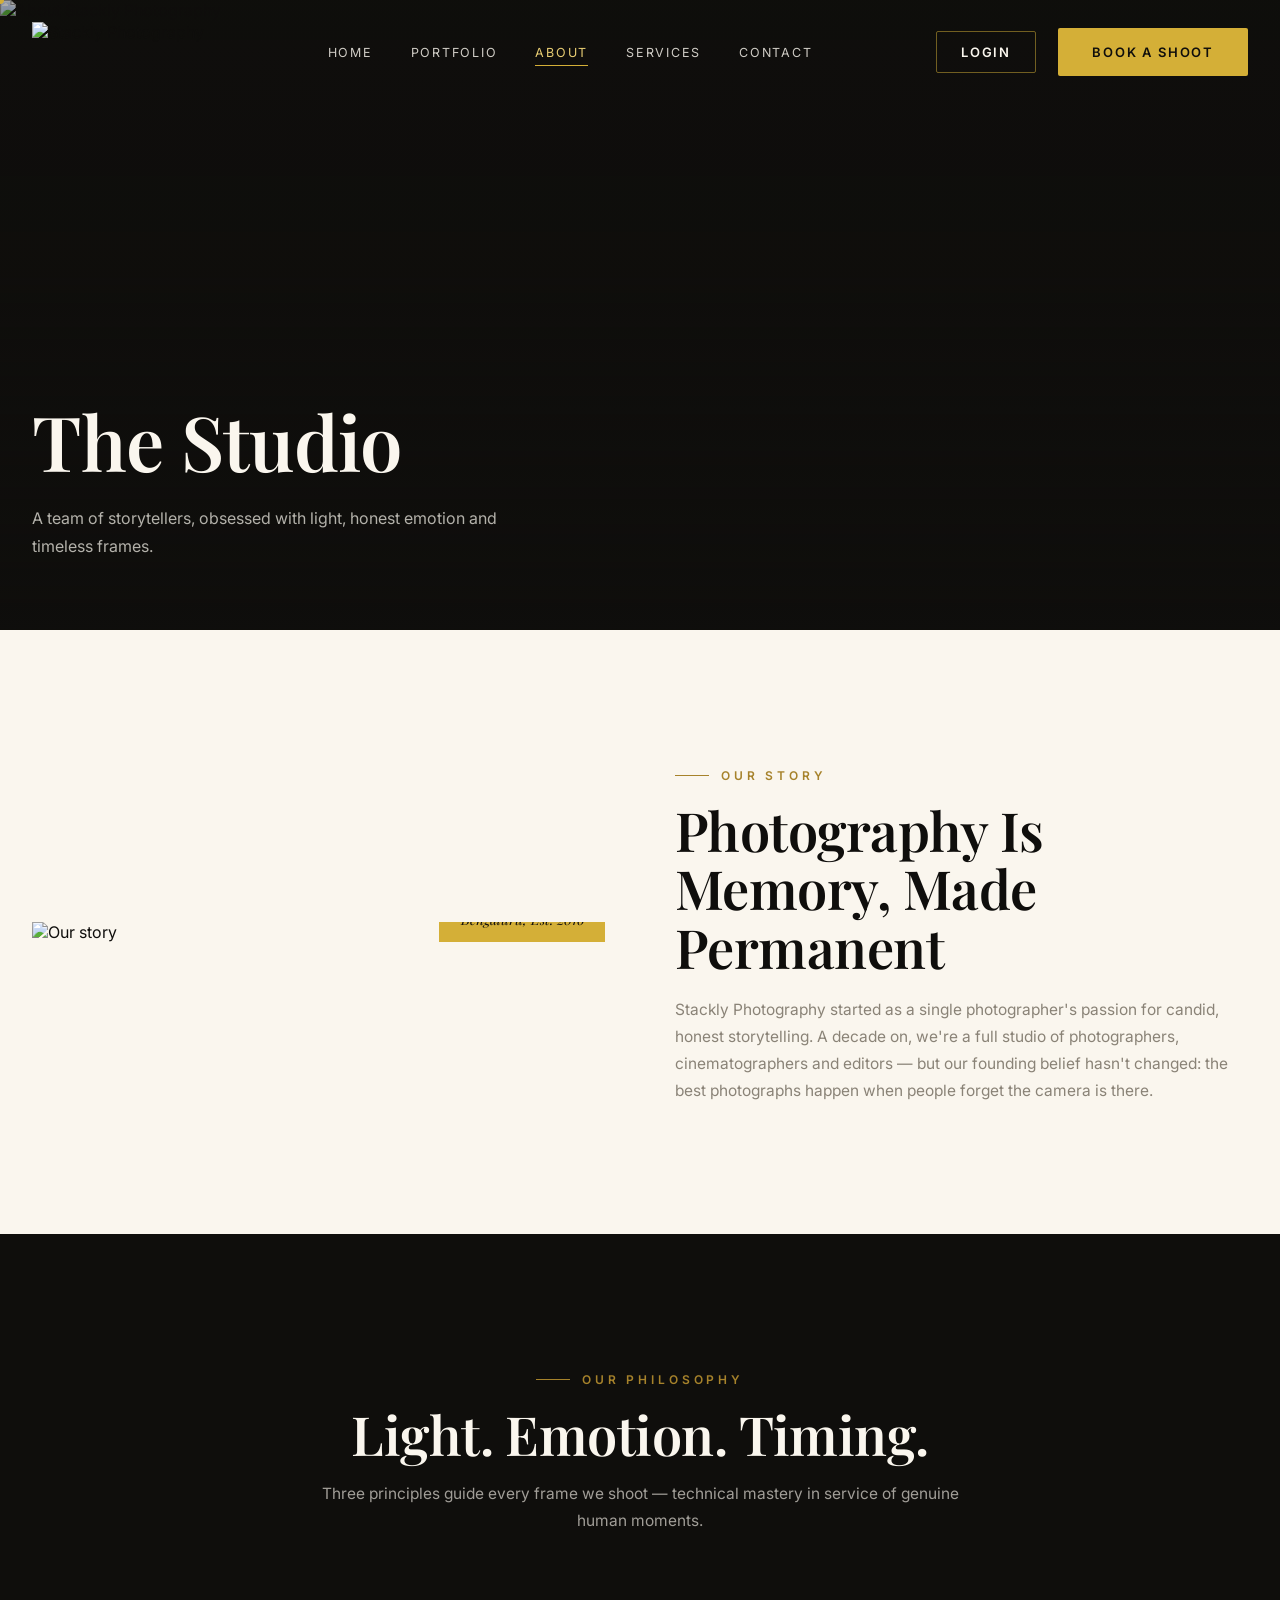
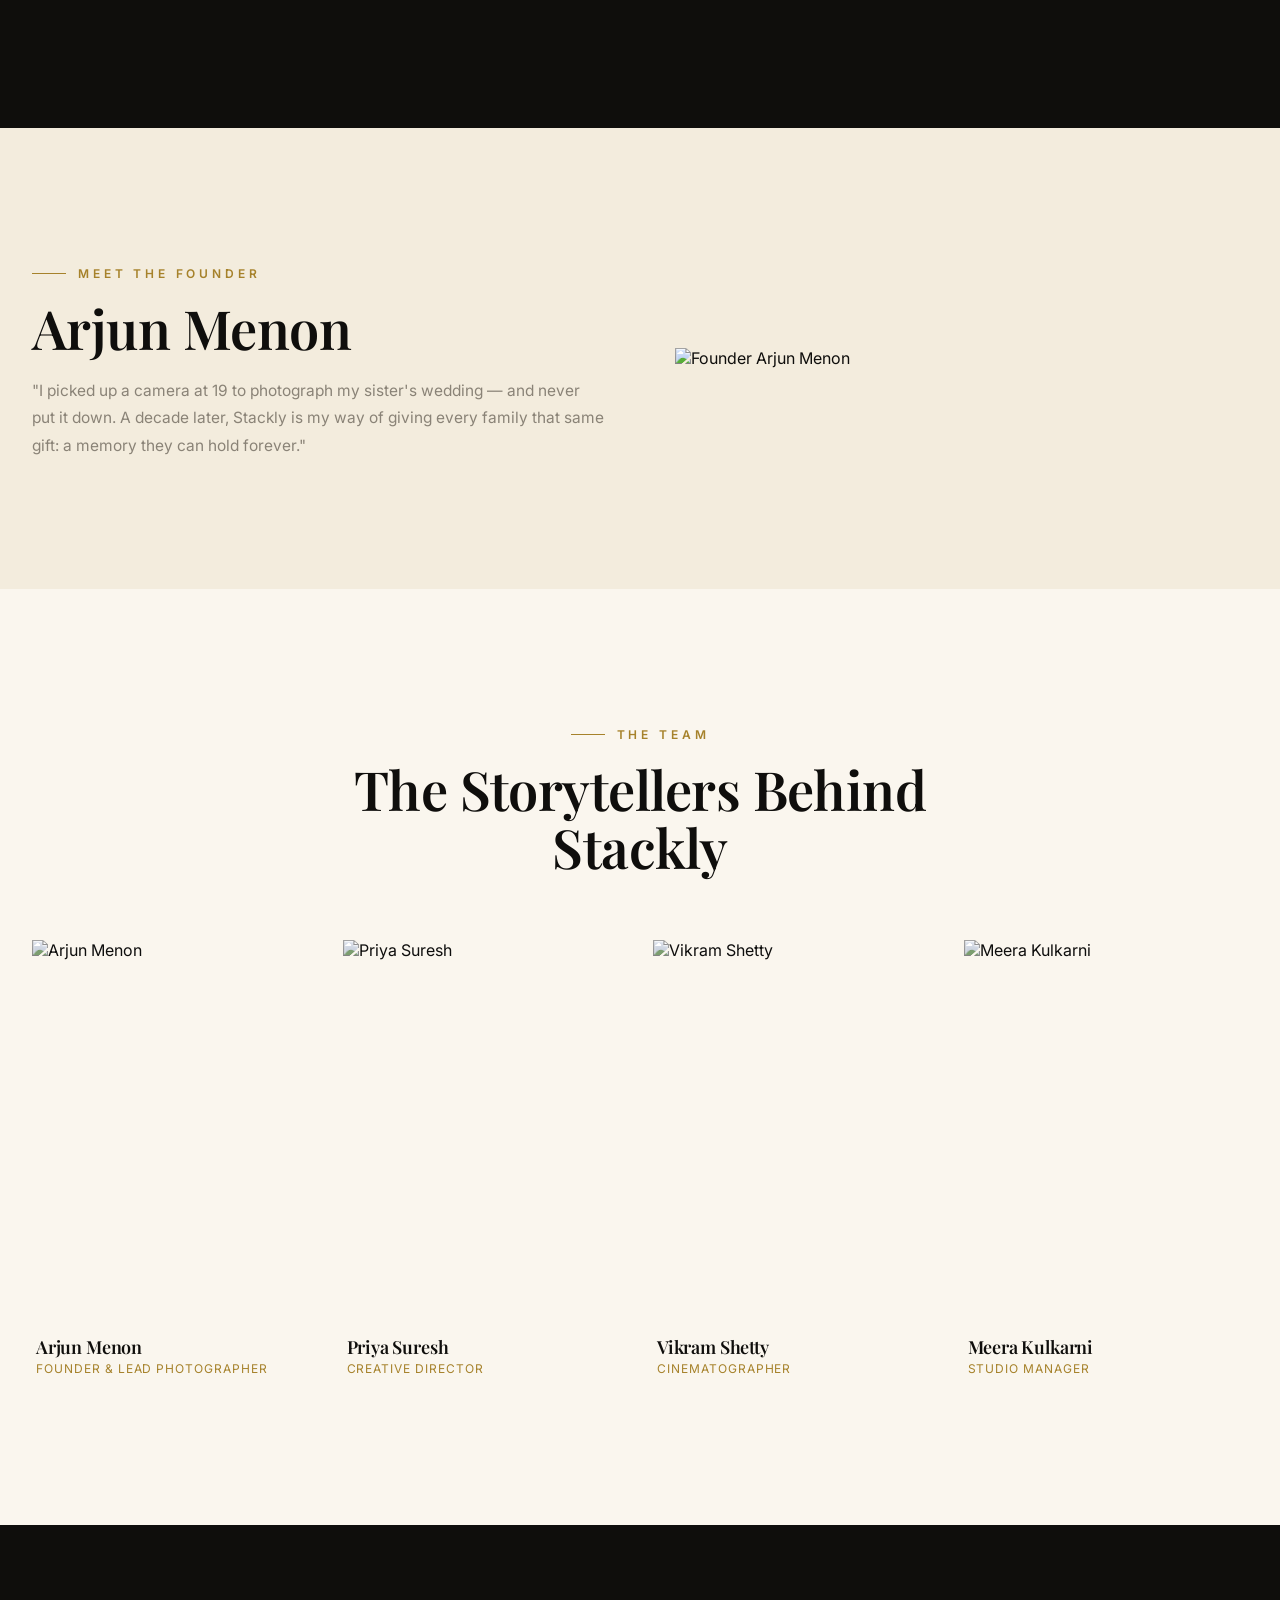
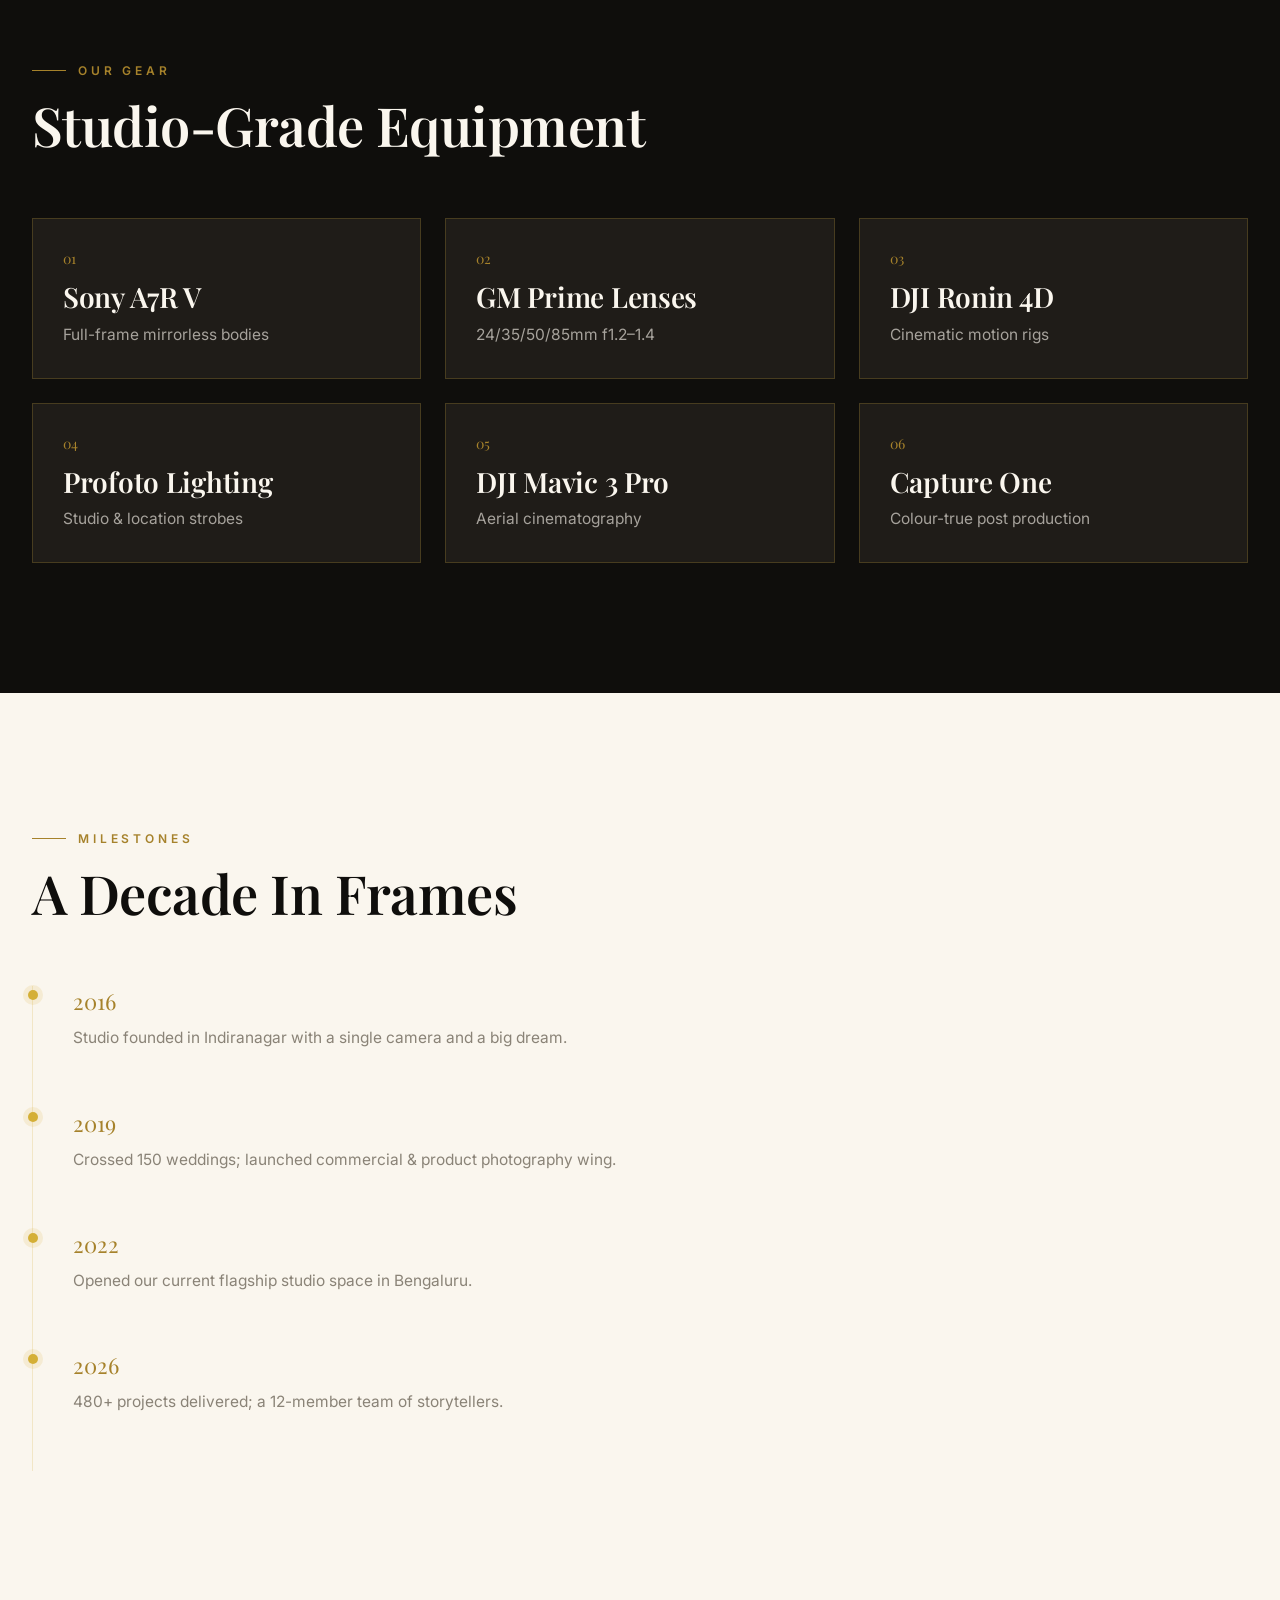
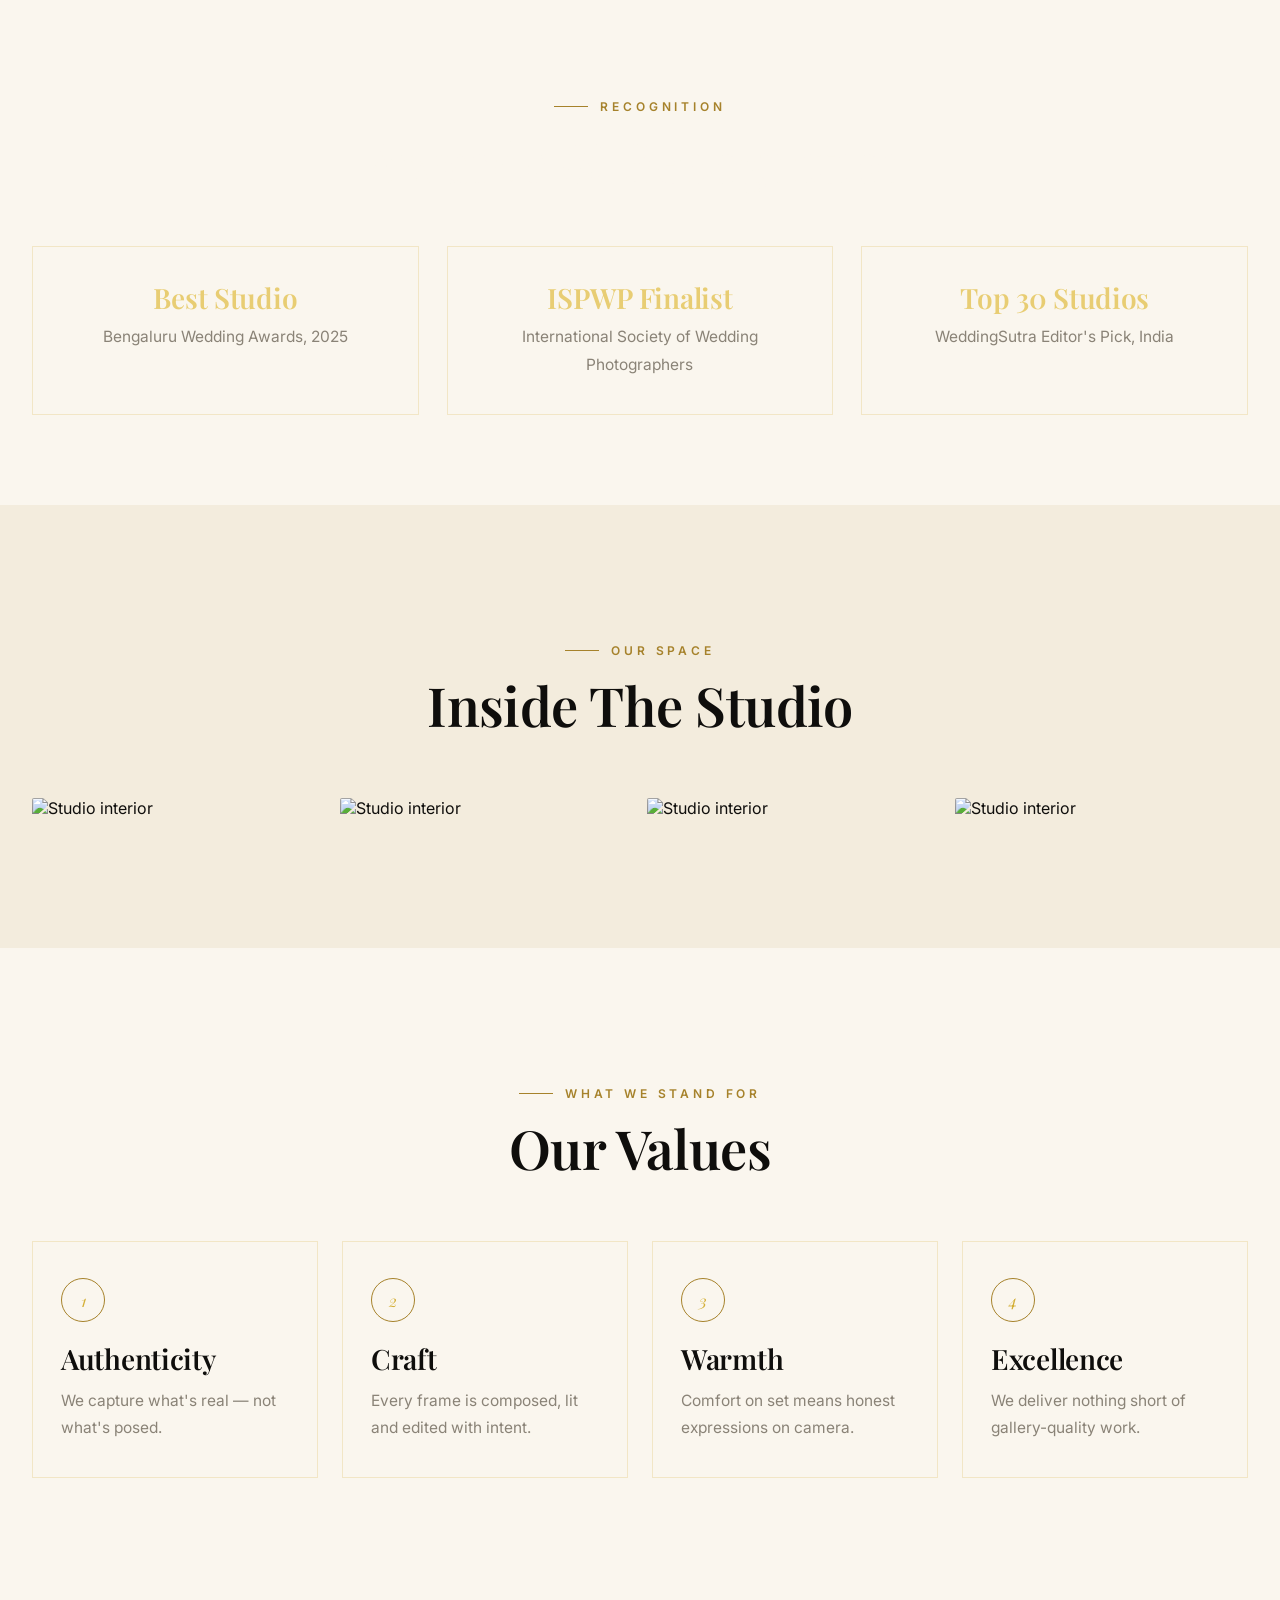
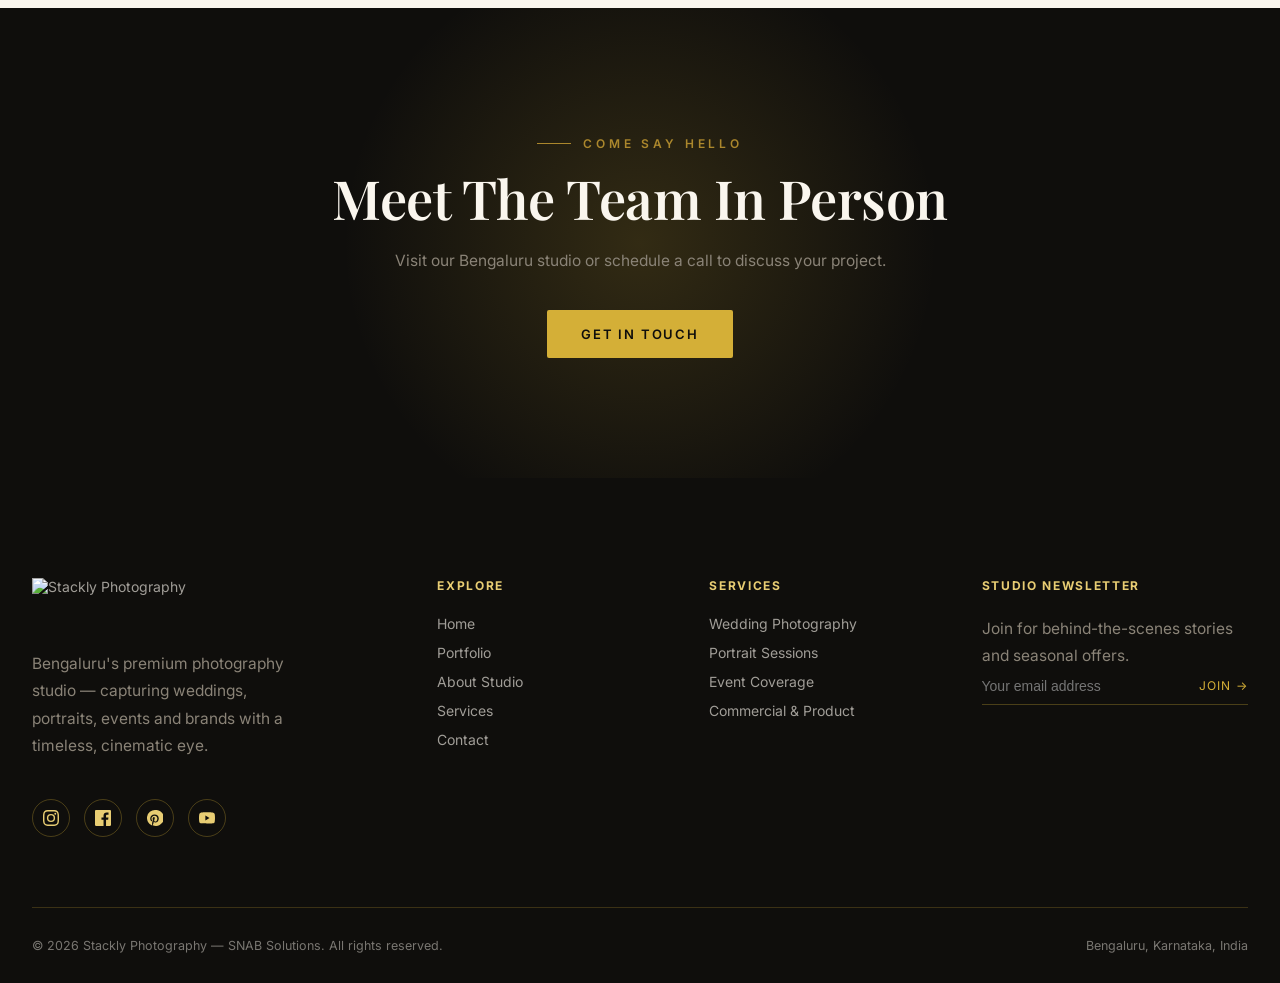
==== commit 7c7d7e58: "update" ====
--- a/about.html
+++ b/about.html
@@ -192,7 +192,7 @@
   <div class="container">
     <div class="footer-grid">
       <div>
-        <img src="https://wsrv.nl/?url=https://snabsolutions.in/wp-content/uploads/2026/02/stackly-snab-solutions.png&w=280&output=webp&q=85&fit=cover&tint=D4AF37" alt="Stackly Photography" class="footer-logo" style="height:50px;margin-bottom:22px;">
+       <a href="index.html"><img src="https://wsrv.nl/?url=https://snabsolutions.in/wp-content/uploads/2026/02/stackly-snab-solutions.png&w=280&output=webp&q=85&fit=cover&tint=D4AF37" alt="Stackly Photography" class="footer-logo" style="height:50px;margin-bottom:22px;"></a>  
         <p style="max-width:280px;">Bengaluru's premium photography studio — capturing weddings, portraits, events and brands with a timeless, cinematic eye.</p>
         <div class="social-row mt-40">
           <a href="404.html" aria-label="Instagram"><svg viewBox="0 0 24 24"><path d="M12 2.163c3.204 0 3.584.012 4.85.07 3.252.148 4.771 1.691 4.919 4.919.058 1.265.069 1.645.069 4.849 0 3.205-.012 3.584-.069 4.849-.149 3.225-1.664 4.771-4.919 4.919-1.266.058-1.644.07-4.85.07-3.204 0-3.584-.012-4.849-.07-3.26-.149-4.771-1.699-4.919-4.92-.058-1.265-.07-1.644-.07-4.849 0-3.204.013-3.583.07-4.849.149-3.227 1.664-4.771 4.919-4.919 1.266-.057 1.645-.069 4.849-.069zM12 0C8.741 0 8.333.014 7.053.072c-4.358.2-6.78 2.618-6.98 6.98C.014 8.333 0 8.741 0 12c0 3.259.014 3.668.072 4.948.2 4.358 2.618 6.78 6.98 6.98C8.333 23.986 8.741 24 12 24c3.259 0 3.668-.014 4.948-.072 4.354-.2 6.782-2.618 6.98-6.98.059-1.28.073-1.689.073-4.948 0-3.259-.014-3.667-.072-4.947-.198-4.354-2.617-6.78-6.979-6.98C15.667.014 15.259 0 12 0zm0 5.838a6.162 6.162 0 100 12.324 6.162 6.162 0 000-12.324zM12 16a4 4 0 110-8 4 4 0 010 8zm6.406-11.845a1.44 1.44 0 100 2.881 1.44 1.44 0 000-2.881z"/></svg></a>
